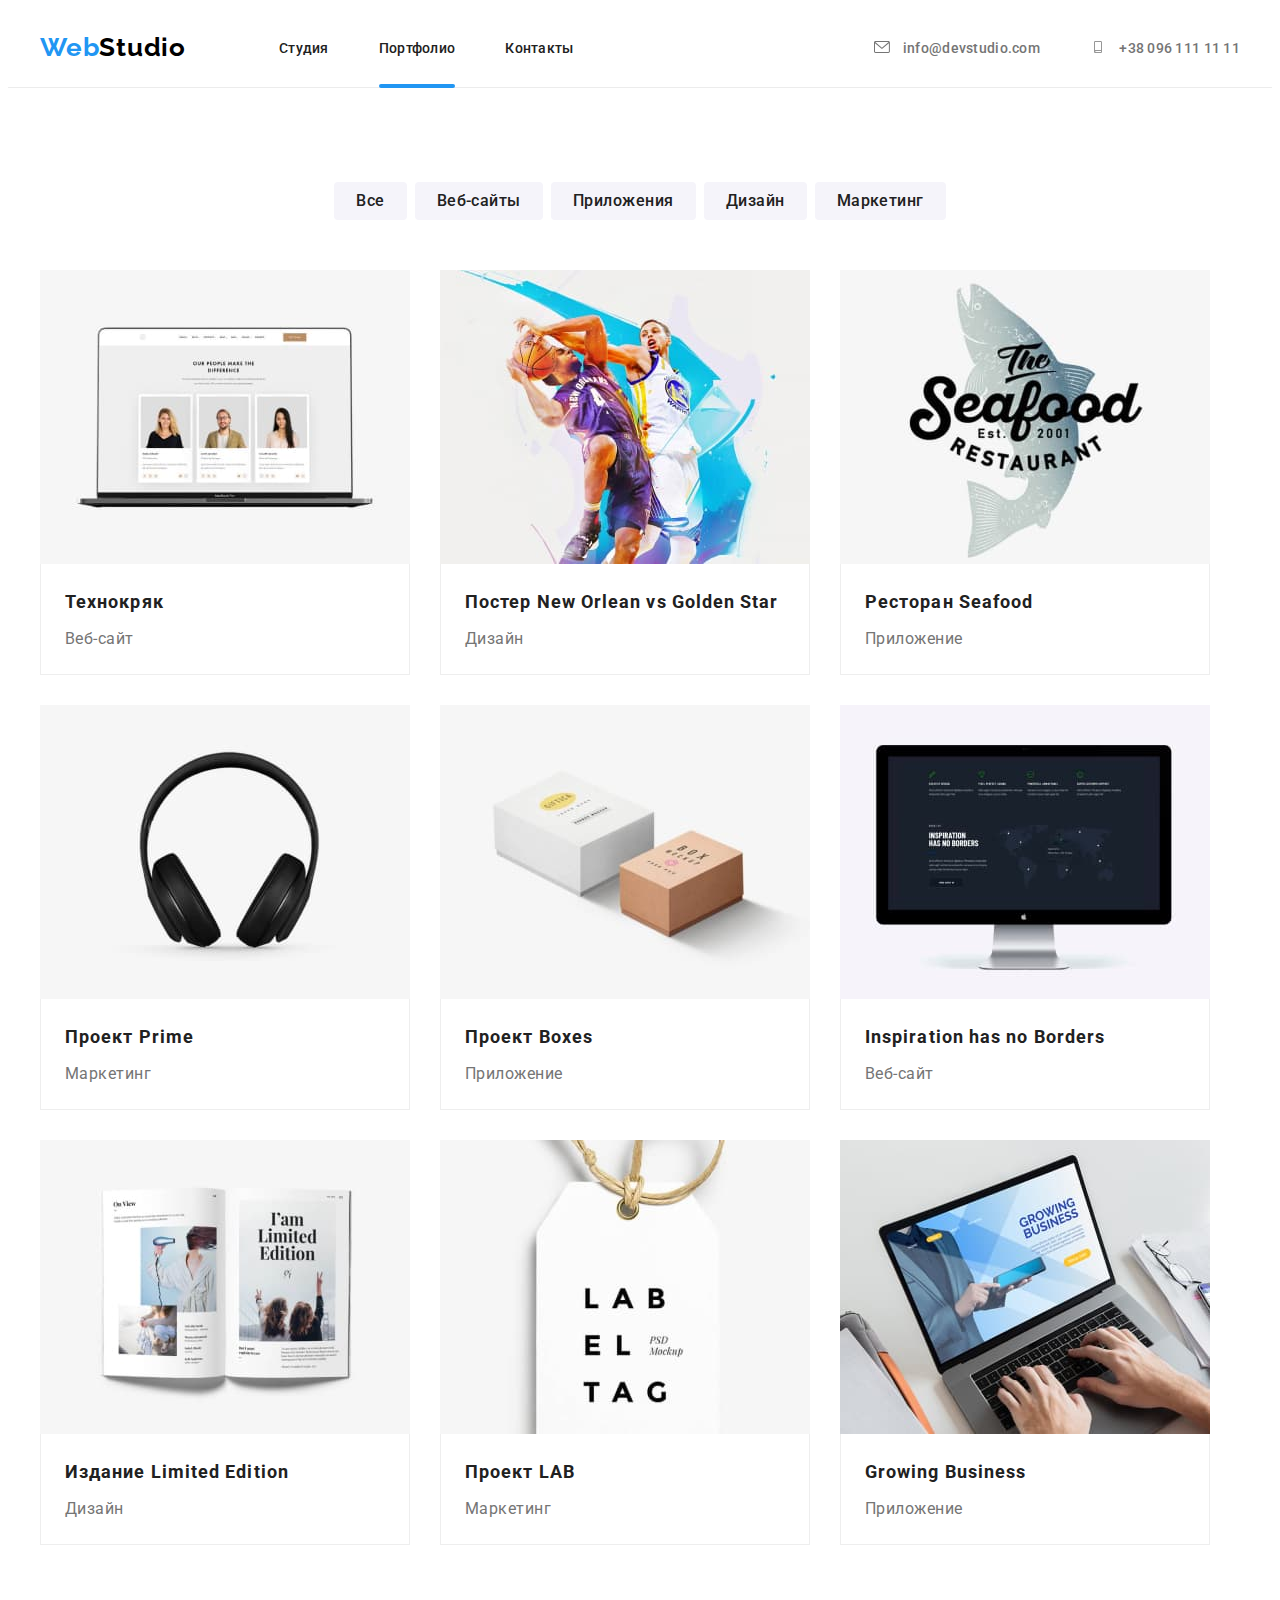
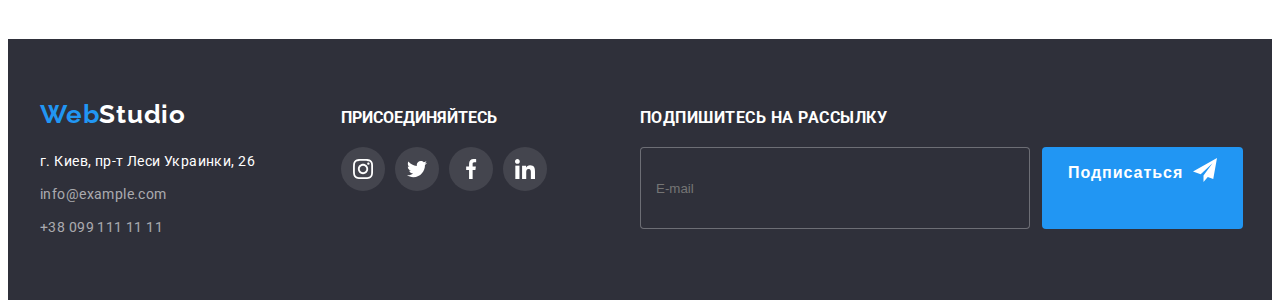
==== portfolio.html @ 5ba1f158 "uploading starter file pack" ====
<!DOCTYPE html>
<html lang="ru">
<head>
    <meta charset="UTF-8">
    <meta http-equiv="X-UA-Compatible" content="IE=edge">
    <meta name="viewport" content="width=device-width, initial-scale=1.0">
    <title>Document</title>
    <link rel="stylesheet" href="https://cdnjs.cloudflare.com/ajax/libs/modern-normalize/1.0.0/modern-normalize.css"
        integrity="sha512-Zx6MlUMKSVJoQ+83OwhdILe8cSEsCzfqThJd7J/VA2UrK6Ctj85p+xzqfyuNXE5B1k25uUdmJ2OzItbBy9GHAQ=="
        crossorigin="anonymous" />
    <link rel="preconnect" href="https://fonts.gstatic.com">
    <link href="https://fonts.googleapis.com/css2?family=Raleway:wght@700&family=Roboto:wght@400;500;700;900&display=swap"
        rel="stylesheet">
    <link rel="stylesheet" href="./css/portfolio.min.css">
</head>
<body>
    <!--header-->
    <header class="header">
        <div class=" header-section container">
            <nav class="navigation">
                <a class="logo link" href="/"><span class="logo-web">Web</span><span
                        class="logo-light">Studio</span></a>
    
                <ul class="menu list">
                    <li><a class="menu__link link" href="./index.html">Студия</a></li>
                    <li><a class="menu__link link active" href="">Портфолио</a></li>
                    <li><a class="menu__link link" href="">Контакты</a></li>
                </ul>
            </nav>
    
            <ul class="contacts-list list">
                <li>
                    <a class="contacts-list__link link" href="mailto:info@devstudio.com">
                        <svg class="contacts-list__icon">
                            <use href=./images/sprite.svg#icon-email></use>
                        </svg>
                        info@devstudio.com
                    </a>
                </li>
                <li>
                    <a class="contacts-list__link link" href="tel:+380961111111">
                        <svg class="contacts-list__icon">
                            <use href=./images/sprite.svg#icon-tel></use>
                        </svg>
                        +38 096 111 11 11
                    </a>
                </li>
            </ul>
        </div>
    
    </header>


    <!--main-->
    <main>
        <section class="padding-section">
            <div class="container">
                <h1 class="visually-hidden">Примеры готовых проектов</h1>
                
                <ul class="filter-list list">
                    <li>
                        <button type="button" class="filter-list__btn">Все</button>
                    </li>
                    <li>
                        <button type="button" class="filter-list__btn">Веб-сайты</button>
                    </li>
                    <li>
                        <button type="button" class="filter-list__btn">Приложения</button>
                    </li>
                    <li>
                        <button type="button" class="filter-list__btn">Дизайн</button>
                    </li>
                    <li>
                        <button type="button" class="filter-list__btn">Маркетинг</button>
                    </li>
                </ul>
                
                <h2 hidden>Лучшие проекты</h2>
                
                <ul class="projects-list list">
                    <li class="product">
                        <a class="product__link link" href="">
                            <div class="product__wrapper">
                                <img src="./images/portfolio/website.jpg" alt="сайт технокряк" width="370" height="294">
                                <p class="product__overlay">
                                    Технокряк это современная площадка распространения коронавируса.
                                    Компании используют эту платформу для цифрового
                                    шпионажа и атак на защищённые сервера конкурентов.
                                </p>
                            </div>

                            <div class="product__description">
                                <h3 class="product__name">Технокряк</h3>
                                <p class="product__text">Веб-сайт</p>
                            </div>
                        </a>
                    </li>
                
                    <li class="product">
                        <a class="product__link link" href="">
                            <div class="product__wrapper">
                                <img src="./images/portfolio/new.jpg" alt="дизайн постера с баскетболистами" width="370" height="294">
                                <p class="product__overlay">
                                    Технокряк это современная площадка распространения коронавируса.
                                    Компании используют эту платформу для цифрового
                                    шпионажа и атак на защищённые сервера конкурентов.
                                </p>
                            </div>
                            
                            <div class="product__description">
                                <h3 class="product__name">Постер New Orlean vs Golden Star</h3>
                                <p class="product__text">Дизайн</p>
                            </div>
                        </a>
                    </li>
                
                    <li class="product">
                        <a class="product__link link" href="">
                            <div class="product__wrapper">
                                <img src="./images/portfolio/seafood.jpg" alt="приложение для ресторана морепродуктов" width="370" height="294">
                                <p class="product__overlay">
                                    Технокряк это современная площадка распространения коронавируса.
                                    Компании используют эту платформу для цифрового
                                    шпионажа и атак на защищённые сервера конкурентов.
                                </p>
                            </div>
                            
                            <div class="product__description">
                                <h3 class="product__name">Ресторан Seafood</h3>
                                <p class="product__text">Приложение</p>
                            </div>
                        </a>
                    </li>
                
                    <li class="product">
                        <a class="product__link link" href="">
                            <div class="product__wrapper">
                                <img src="./images/portfolio/prime.jpg" alt="накладные наушники" width="370" height="294">
                                <p class="product__overlay">
                                    Технокряк это современная площадка распространения коронавируса.
                                    Компании используют эту платформу для цифрового
                                    шпионажа и атак на защищённые сервера конкурентов.
                                </p>
                            </div>
                            
                            <div class="product__description">
                                <h3 class="product__name">Проект Prime</h3>
                                <p class="product__text">Маркетинг</p>
                            </div>
                        </a>
                    </li>
                
                    <li class="product">
                        <a class="product__link link" href="">
                            <div class="product__wrapper">
                                <img src="./images/portfolio/boxes.jpg" alt="логотип две картонные коробки" width="370" height="294">
                                <p class="product__overlay">
                                    Технокряк это современная площадка распространения коронавируса.
                                    Компании используют эту платформу для цифрового
                                    шпионажа и атак на защищённые сервера конкурентов.
                                </p>
                            </div>
                            
                            <div class="product__description">
                                <h3 class="product__name">Проект Boxes</h3>
                                <p class="product__text">Приложение</p>
                            </div>
                        </a>
                    </li>
                
                    <li class="product">
                        <a class="product__link link" href="">
                            <div class="product__wrapper">
                                <img src="./images/portfolio/inspiration.jpg" alt="скриншот страницы сайта" width="370" height="294">
                                <p class="product__overlay">
                                    Технокряк это современная площадка распространения коронавируса.
                                    Компании используют эту платформу для цифрового
                                    шпионажа и атак на защищённые сервера конкурентов.
                                </p>
                            </div>
                            
                            <div class="product__description">
                                <h3 class="product__name">Inspiration has no Borders</h3>
                                <p class="product__text">Веб-сайт</p>
                            </div>
                        </a>
                    </li>
                
                    <li class="product">
                        <a class="product__link link" href="">
                            <div class="product__wrapper">
                                <img src="./images/portfolio/limited.jpg" alt="дизайн оформления книги" width="370" height="294">
                                <p class="product__overlay">
                                    Технокряк это современная площадка распространения коронавируса.
                                    Компании используют эту платформу для цифрового
                                    шпионажа и атак на защищённые сервера конкурентов.
                                </p>
                            </div>
                            
                            <div class="product__description">
                                <h3 class="product__name">Издание Limited Edition</h3>
                                <p class="product__text">Дизайн</p>
                            </div>
                        </a>
                    </li>
                
                    <li class="product">
                        <a class="product__link link" href="">
                            <div class="product__wrapper">
                                <img src="./images/portfolio/lab.jpg" alt="брендированная этикетка" width="370" height="294">
                                <p class="product__overlay">
                                    Технокряк это современная площадка распространения коронавируса.
                                    Компании используют эту платформу для цифрового
                                    шпионажа и атак на защищённые сервера конкурентов.
                                </p>
                            </div>
                            
                            <div class="product__description">
                                <h3 class="product__name">Проект LAB</h3>
                                <p class="product__text">Маркетинг</p>
                            </div>
                        </a>
                    </li>
                
                    <li class="product">
                        <a class="product__link link" href="">
                            <div class="product__wrapper">
                                <img src="./images/portfolio/growing.jpg" alt="работа за компьютером" width="370" height="294">
                                <p class="product__overlay">
                                    Технокряк это современная площадка распространения коронавируса.
                                    Компании используют эту платформу для цифрового
                                    шпионажа и атак на защищённые сервера конкурентов.
                                </p>
                            </div>
                            
                            <div class="product__description">
                                <h3 class="product__name">Growing Business</h3>
                                <p class="product__text">Приложение</p>
                            </div>
                        </a>
                    </li>
                </ul>
            </div>
        </section>
    </main>
    
    <!--footer-->
    <footer class="dark-background-container footer-container">
    
        <div class="footer-flex container">
            <div class="footer-flex__placing">
                <address>
                    <div class="footer__logo">
                        <a class="logo link" href="/"><span class="logo-web">Web</span><span
                                class="logo-studio-dark">Studio</span></a>
                    </div>
    
                    <ul class="address list">
                        <li>
                            <a class="adress__location link" href="https://goo.gl/maps/zq5mr7NmoWSacKAB8">г. Киев, пр-т
                                Леси
                                Украинки, 26</a>
                        </li>
                        <li>
                            <a class="adress__link link" href="mailto:info@example.com">info@example.com</a>
                        </li>
                        <li>
                            <a class="adress__link link" href="tel:+380991111111">+38 099 111 11 11</a>
                        </li>
                    </ul>
                </address>
            </div>
    
            <div class="footer-flex__placing">
                <p class="footer-social-title">Присоединяйтесь</p>
    
                <ul class="social-list list">
                    <li class="social-list__item">
                        <a href="" class="social-list__link link">
                            <svg class="team-social-list__icon">
                                <use href="./images/sprite.svg#icon-instagram"></use>
                            </svg>
                        </a>
                    </li>
                    <li class="social-list__item">
                        <a href="" class="social-list__link link">
                            <svg class="team-social-list__icon">
                                <use href="./images/sprite.svg#icon-twitter"></use>
                            </svg>
                        </a>
                    </li>
                    <li class="social-list__item">
                        <a href="" class="social-list__link link">
                            <svg class="team-social-list__icon">
                                <use href="./images/sprite.svg#icon-facebook"></use>
                            </svg>
                        </a>
                    </li>
                    <li class="social-list__item">
                        <a href="" class="social-list__link link">
                            <svg class="team-social-list__icon">
                                <use href="./images/sprite.svg#icon-linkedin"></use>
                            </svg>
                        </a>
                    </li>
                </ul>
            </div>

            <div class="sign-up">
                <b class="sign-up__text">подпишитесь на рассылку</b>
            
                <form action="#" class="sign-up-form">
                    <input type="email" name="sign-up-form" class="sign-up-form__input" placeholder="E-mail" required autocomplete="off">
                    <button type="submit" class="sign-up-form__btn">Подписаться
                        <svg class="sign-up-form__btn-icon" width="24" height="24">
                            <use href="./images/sprite.svg#icon-send"></use>
                        </svg>
                    </button>
            
                </form>
            </div>

        </div>
    
    </footer>
</body>
</html>
---- css/portfolio.min.css ----
:root {
  --main-font: "Roboto", sans-serif;
  --secondary-font: "Raleway", sans-serif;
  --background-dark: #2f303a;
  --background-grey: #f5f4fa;
  --btn-color-white: #ffffff;
  --accent-color-primary: #2196f3;
  --section-header-color: #212121;
  --section-padding: 94px 0;
  --timing-function: cubic-bezier(0.4, 0, 0.2, 1);
}
.visually-hidden {
  position: absolute !important;
  clip: rect(1px 1px 1px 1px);
  clip: rect(1px, 1px, 1px, 1px);
  padding: 0 !important;
  border: 0 !important;
  height: 1px !important;
  width: 1px !important;
  overflow: hidden;
}
body {
  font-family: var(--main-font);
}
h1,
h2,
h3,
h4,
h5,
h6,
p {
  margin: 0;
}
ul,
ol {
  margin: 0;
  padding: 0;
}
img {
  display: block;
  min-width: 100%;
}
.list {
  list-style: none;
}
.link {
  text-decoration: none;
}
.address {
  font-style: normal;
}
.padding-section {
  padding: var(--section-padding);
}
.container {
  width: 1200px;
  margin: 0 auto;
  padding: 0 15px;
  text-align: center;
}
.active,
menu__link:hover {
  color: var(--accent-color-primary);
}
.header {
  padding-top: 24px;
  padding-bottom: 24px;
  border-bottom: 1px solid #ececec;
}
.header-section {
  display: flex;
  align-items: center;
}
.logo {
  margin-right: 93px;
}
.logo-web {
  font-family: var(--secondary-font);
  font-style: normal;
  font-weight: 700;
  font-size: 26px;
  line-height: 1.2;
  letter-spacing: 0.03em;
  color: #2196f3;
}
.logo-light {
  font-family: var(--secondary-font);
  font-style: normal;
  font-weight: 700;
  font-size: 26px;
  line-height: 1.2;
  letter-spacing: 0.03em;
  color: #000000;
}
.logo-studio-dark {
  font-family: var(--secondary-font);
  font-style: normal;
  font-weight: 700;
  font-size: 26px;
  line-height: 1.2;
  letter-spacing: 0.03em;
  color: #ffffff;
}
.navigation {
  display: flex;
  align-items: center;
}
.menu {
  display: flex;
  align-items: center;
}
.menu > li:not(:last-child) {
  margin-right: 50px;
}
.menu__link {
  position: relative;
  font-family: var(--main-font);
  font-style: normal;
  font-weight: 500;
  font-size: 14px;
  line-height: 1.14;
  letter-spacing: 0.02em;
  color: #212121;
  padding: 32px 0;
  transition: color 250ms var(--timing-function);
}
.menu__link:hover,
.menu__link:focus {
  color: var(--accent-color-primary);
}
.menu__link.active::after {
  content: "";
  position: absolute;
  width: 100%;
  height: 4px;
  background-color: #2196f3;
  left: 0;
  bottom: 0;
  border-radius: 2px;
}
.contacts-list {
  display: flex;
  margin-left: auto;
}
.contacts-list > li:not(:last-child) {
  margin-right: 50px;
}
.contacts-list__link {
  font-family: var(--main-font);
  font-style: normal;
  font-weight: 500;
  font-size: 14px;
  line-height: 1.14;
  letter-spacing: 0.02em;
  color: #757575;
  transition: color 250ms var(--timing-function);
}
.contacts-list__link:hover,
.contacts-list__link:focus {
  color: var(--accent-color-primary);
}
.contacts-list__icon {
  width: 16px;
  height: 12px;
  margin-right: 10px;
  fill: #757575;
}
.contacts-list__link:hover .contacts-list__icon,
.contacts-list__link:focus .contacts-list__icon {
  fill: var(--accent-color-primary);
}
.filter-list {
  display: flex;
  justify-content: center;
  margin-bottom: 50px;
}
.filter-list > li:not(:last-child) {
  margin-right: 8px;
}
.filter-list__btn {
  font-family: inherit;
  font-weight: 500;
  font-size: 16px;
  line-height: 1.62;
  text-align: center;
  letter-spacing: 0.03em;
  color: #212121;
  background: #f5f4fa;
  border-radius: 4px;
  cursor: pointer;
  padding: 6px 22px;
  border: none;
  outline: none;
  transition: color 250ms var(--timing-function),
    background-color 250ms var(--timing-function),
    box-shadow 250ms var(--timing-function);
}
.filter-list__btn:hover,
.filter-list__btn:focus {
  color: #ffffff;
  background-color: #2196f3;
  box-shadow: 0px 3px 1px rgba(0, 0, 0, 0.1), 0px 1px 2px rgba(0, 0, 0, 0.08),
    0px 2px 2px rgba(0, 0, 0, 0.12);
  filter: drop-shadow(0px 4px 4px rgba(0, 0, 0, 0.25));
}
.projects-list {
  display: flex;
  flex-wrap: wrap;
  margin-left: -30px;
  margin-bottom: -30px;
}
.product {
  flex-basis: calc(100% / 3 - 30);
  margin-left: 30px;
  margin-bottom: 30px;
}
.product:hover,
.product:focus {
  box-shadow: 0px 1px 1px rgba(0, 0, 0, 0.12), 0px 4px 4px rgba(0, 0, 0, 0.06),
    1px 4px 6px rgba(0, 0, 0, 0.16);
}
.product__name {
  font-family: var(--main-font);
  font-weight: 700;
  font-size: 18px;
  line-height: 2;
  letter-spacing: 0.06em;
  color: #212121;
  margin-bottom: 4px;
}
.product__text {
  font-family: var(--main-font);
  font-weight: 400;
  font-size: 16px;
  line-height: 1.87;
  letter-spacing: 0.03em;
  color: #757575;
}
.product__description {
  padding: 20px 24px;
  text-align: left;
  border: 1px solid #eeeeee;
  border-top: none;
}
.product__wrapper {
  position: relative;
  overflow: hidden;
}
.product__overlay {
  position: absolute;
  top: 0;
  left: 0;
  background-color: rgba(33, 150, 243, 0.9);
  padding: 63px 24px;
  height: 100%;
  overflow: auto;
  transform: translateY(100%);
  font-family: var(--main-font);
  font-size: 18px;
  line-height: 1.55;
  letter-spacing: 0.03em;
  text-align: left;
  color: #ffffff;
  transition: transform 250ms var(--timing-function);
}
.product__link:hover .product__overlay,
.product__link:focus .product__overlay {
  transform: translateY(0%);
}
.dark-background-container {
  background-color: var(--background-dark);
}
.footer-container {
  padding-top: 60px;
  padding-bottom: 60px;
}
.footer-flex__placing {
  text-align: left;
  display: block;
}
.footer-flex__placing:nth-child(1) {
  min-width: 231px;
  margin-right: 70px;
}
.footer-flex__placing:nth-child(2) {
  min-width: 206px;
  margin-right: 93px;
}
.footer-flex {
  display: flex;
  align-items: baseline;
}
.footer__logo {
  margin-bottom: 20px;
}
.address > li:not(:last-child) {
  margin-bottom: 9px;
}
.adress__location {
  font-family: var(--main-font);
  font-weight: 400;
  font-size: 14px;
  line-height: 1.71;
  letter-spacing: 0.03em;
  color: #ffffff;
  transition: color 250ms var(--timing-function);
}
.adress__location:focus,
.adress__location:hover {
  color: var(--accent-color-primary);
}
.adress__link {
  font-family: var(--main-font);
  font-weight: 400;
  font-size: 14px;
  line-height: 1.71;
  letter-spacing: 0.03em;
  color: rgba(255, 255, 255, 0.6);
  transition: color 250ms var(--timing-function);
}
.adress__link:hover,
.adress__link:focus {
  color: #2196f3;
}
.footer-social-title {
  color: #ffffff;
  font-weight: bold;
  text-transform: uppercase;
  margin-bottom: 20px;
}
.social-list {
  display: flex;
  align-items: center;
}
.social-list__item:not(:last-child) {
  margin-right: 10px;
}
.social-list__link {
  display: flex;
  justify-content: center;
  align-items: center;
  width: 44px;
  height: 44px;
  border-radius: 50%;
  background-color: rgba(255, 255, 255, 0.1);
  transition: background-color 250ms var(--timing-function);
}
.social-list__link:hover,
.social-list__link:focus {
  background-color: var(--accent-color-primary);
}
.team-social-list__icon {
  width: 20px;
  height: 20px;
  align-items: center;
  justify-content: center;
  fill: #ffffff;
  transition: fill 250ms var(--timing-function);
}
.sign-up {
  display: flex;
  flex-direction: column;
}
.sign-up__text {
  font-weight: 700;
  line-height: 1.14;
  color: var(--btn-color-white);
  letter-spacing: 0.03em;
  text-transform: uppercase;
  text-align: left;
  margin-bottom: 20px;
}
.sign-up-form {
  display: flex;
}
.sign-up-form__input {
  margin-right: 12px;
  width: 358px;
  height: 50px;
  padding: 15px;
  background-color: #2f303a;
  outline: none;
  border: 1px solid rgba(255, 255, 255, 0.3);
  color: #ffffff;
  border-radius: 4px;
}
.sign-up-form__btn {
  display: inline-flex;
  border-radius: 4px;
  border: 1px solid transparent;
  padding: 10px 25px;
  min-width: 200px;
  font-weight: 700;
  font-size: 16px;
  line-height: 1.87;
  letter-spacing: 0.06em;
  background: var(--accent-color-primary);
  color: var(--btn-color-white);
  cursor: pointer;
  transition: background-color 250ms var(--timing-function);
}
.sign-up-form__btn:hover,
.sign-up-form__btn:focus {
  background-color: #188ce8;
}
.sign-up-form__btn-icon {
  display: inline-flex;
  align-items: baseline;
  justify-content: center;
  margin-left: 10px;
}
/*# sourceMappingURL=portfolio.min.css.map */
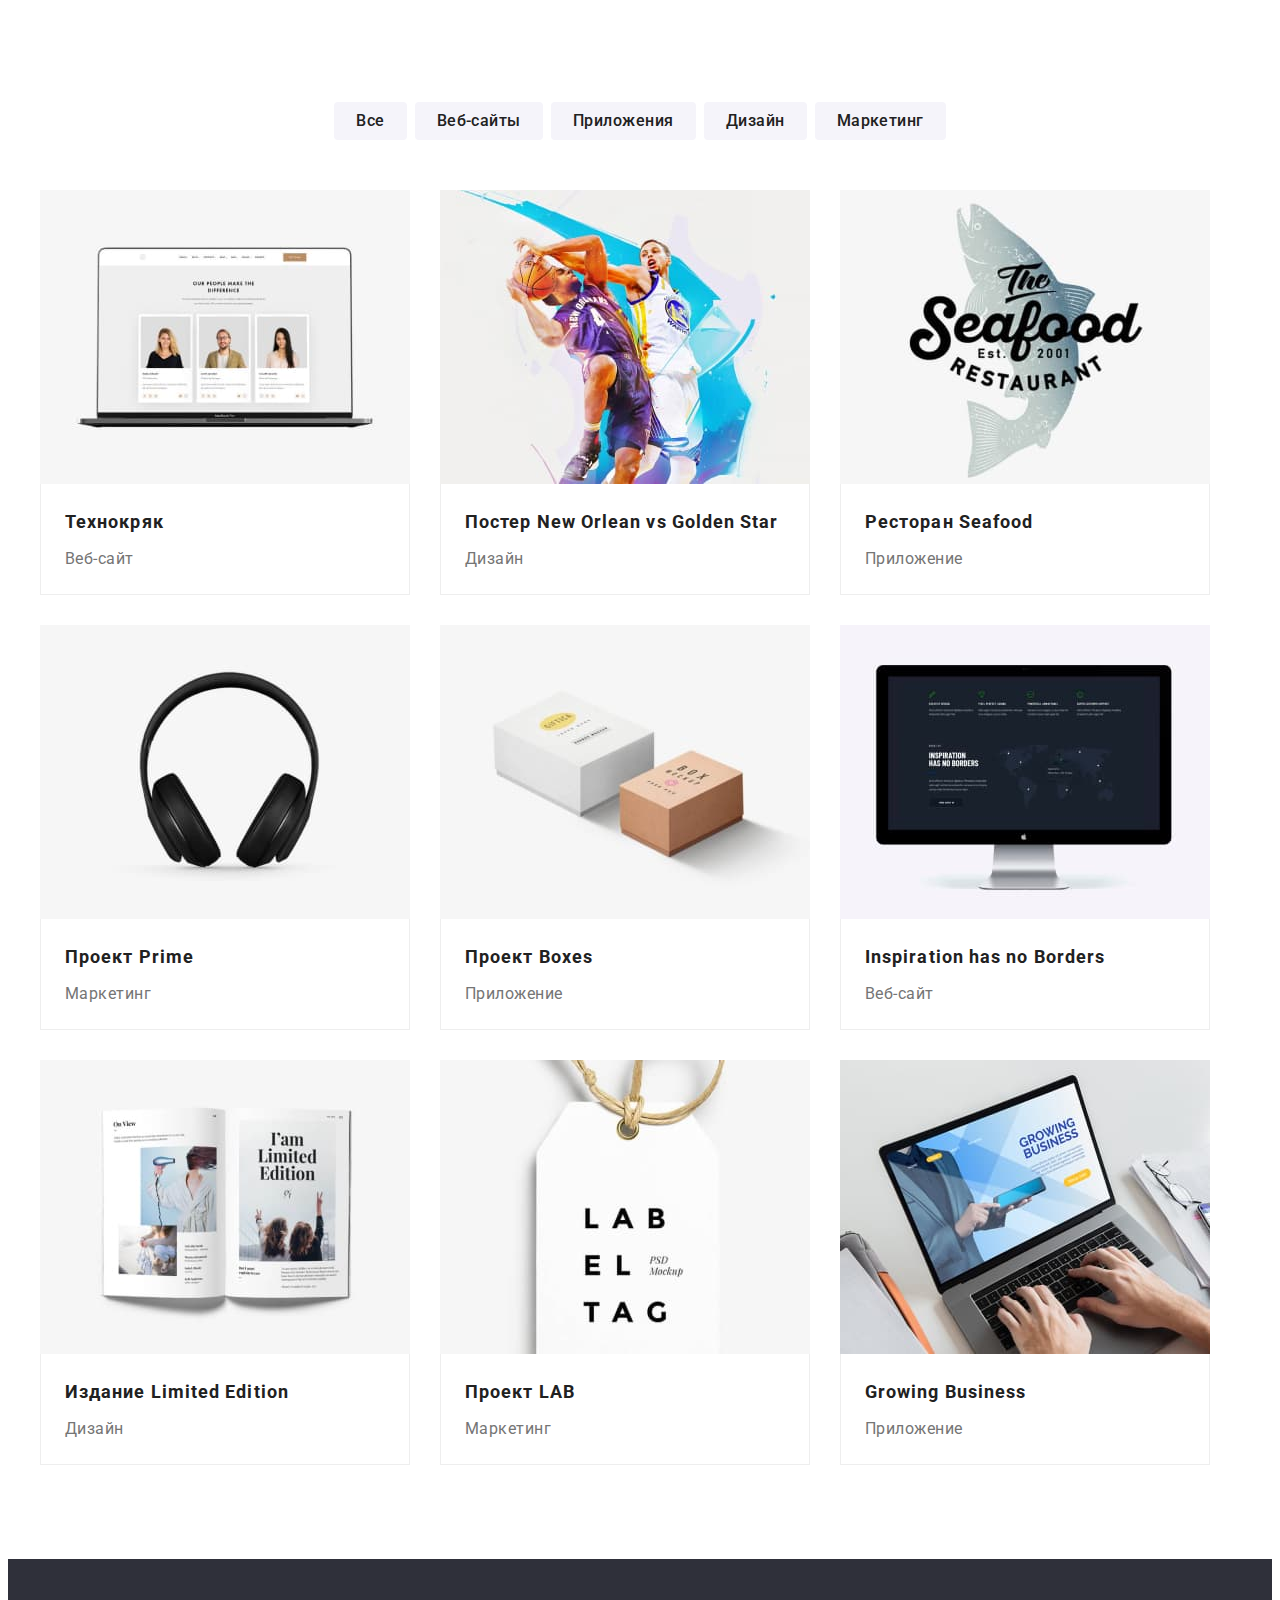
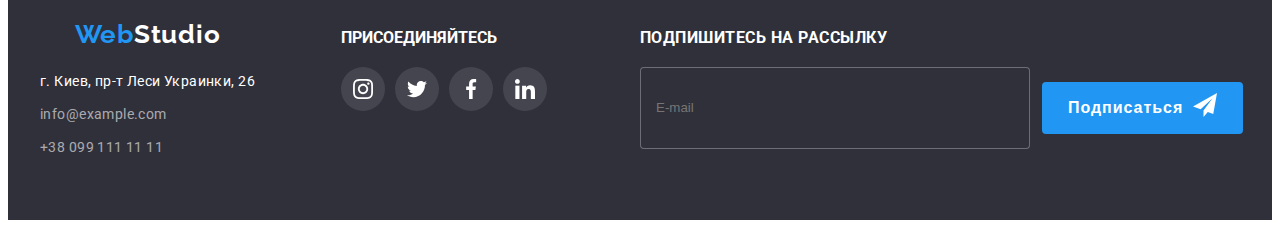
==== commit cf2060e0: "continue fixing" ====
--- a/portfolio.html
+++ b/portfolio.html
@@ -15,7 +15,7 @@
 </head>
 <body>
     <!--header-->
-    <header class="header">
+    <!-- <header class="header">
         <div class=" header-section container">
             <nav class="navigation">
                 <a class="logo link" href="/"><span class="logo-web">Web</span><span
@@ -48,7 +48,7 @@
             </ul>
         </div>
     
-    </header>
+    </header> -->
 
 
     <!--main-->
@@ -58,19 +58,19 @@
                 <h1 class="visually-hidden">Примеры готовых проектов</h1>
                 
                 <ul class="filter-list list">
-                    <li>
+                    <li class="filter-list__item">
                         <button type="button" class="filter-list__btn">Все</button>
                     </li>
-                    <li>
+                    <li class="filter-list__item">
                         <button type="button" class="filter-list__btn">Веб-сайты</button>
                     </li>
-                    <li>
+                    <li class="filter-list__item">
                         <button type="button" class="filter-list__btn">Приложения</button>
                     </li>
-                    <li>
+                    <li class="filter-list__item">
                         <button type="button" class="filter-list__btn">Дизайн</button>
                     </li>
-                    <li>
+                    <li class="filter-list__item">
                         <button type="button" class="filter-list__btn">Маркетинг</button>
                     </li>
                 </ul>
--- a/css/portfolio.min.css
+++ b/css/portfolio.min.css
@@ -1,412 +1,2 @@
-:root {
-  --main-font: "Roboto", sans-serif;
-  --secondary-font: "Raleway", sans-serif;
-  --background-dark: #2f303a;
-  --background-grey: #f5f4fa;
-  --btn-color-white: #ffffff;
-  --accent-color-primary: #2196f3;
-  --section-header-color: #212121;
-  --section-padding: 94px 0;
-  --timing-function: cubic-bezier(0.4, 0, 0.2, 1);
-}
-.visually-hidden {
-  position: absolute !important;
-  clip: rect(1px 1px 1px 1px);
-  clip: rect(1px, 1px, 1px, 1px);
-  padding: 0 !important;
-  border: 0 !important;
-  height: 1px !important;
-  width: 1px !important;
-  overflow: hidden;
-}
-body {
-  font-family: var(--main-font);
-}
-h1,
-h2,
-h3,
-h4,
-h5,
-h6,
-p {
-  margin: 0;
-}
-ul,
-ol {
-  margin: 0;
-  padding: 0;
-}
-img {
-  display: block;
-  min-width: 100%;
-}
-.list {
-  list-style: none;
-}
-.link {
-  text-decoration: none;
-}
-.address {
-  font-style: normal;
-}
-.padding-section {
-  padding: var(--section-padding);
-}
-.container {
-  width: 1200px;
-  margin: 0 auto;
-  padding: 0 15px;
-  text-align: center;
-}
-.active,
-menu__link:hover {
-  color: var(--accent-color-primary);
-}
-.header {
-  padding-top: 24px;
-  padding-bottom: 24px;
-  border-bottom: 1px solid #ececec;
-}
-.header-section {
-  display: flex;
-  align-items: center;
-}
-.logo {
-  margin-right: 93px;
-}
-.logo-web {
-  font-family: var(--secondary-font);
-  font-style: normal;
-  font-weight: 700;
-  font-size: 26px;
-  line-height: 1.2;
-  letter-spacing: 0.03em;
-  color: #2196f3;
-}
-.logo-light {
-  font-family: var(--secondary-font);
-  font-style: normal;
-  font-weight: 700;
-  font-size: 26px;
-  line-height: 1.2;
-  letter-spacing: 0.03em;
-  color: #000000;
-}
-.logo-studio-dark {
-  font-family: var(--secondary-font);
-  font-style: normal;
-  font-weight: 700;
-  font-size: 26px;
-  line-height: 1.2;
-  letter-spacing: 0.03em;
-  color: #ffffff;
-}
-.navigation {
-  display: flex;
-  align-items: center;
-}
-.menu {
-  display: flex;
-  align-items: center;
-}
-.menu > li:not(:last-child) {
-  margin-right: 50px;
-}
-.menu__link {
-  position: relative;
-  font-family: var(--main-font);
-  font-style: normal;
-  font-weight: 500;
-  font-size: 14px;
-  line-height: 1.14;
-  letter-spacing: 0.02em;
-  color: #212121;
-  padding: 32px 0;
-  transition: color 250ms var(--timing-function);
-}
-.menu__link:hover,
-.menu__link:focus {
-  color: var(--accent-color-primary);
-}
-.menu__link.active::after {
-  content: "";
-  position: absolute;
-  width: 100%;
-  height: 4px;
-  background-color: #2196f3;
-  left: 0;
-  bottom: 0;
-  border-radius: 2px;
-}
-.contacts-list {
-  display: flex;
-  margin-left: auto;
-}
-.contacts-list > li:not(:last-child) {
-  margin-right: 50px;
-}
-.contacts-list__link {
-  font-family: var(--main-font);
-  font-style: normal;
-  font-weight: 500;
-  font-size: 14px;
-  line-height: 1.14;
-  letter-spacing: 0.02em;
-  color: #757575;
-  transition: color 250ms var(--timing-function);
-}
-.contacts-list__link:hover,
-.contacts-list__link:focus {
-  color: var(--accent-color-primary);
-}
-.contacts-list__icon {
-  width: 16px;
-  height: 12px;
-  margin-right: 10px;
-  fill: #757575;
-}
-.contacts-list__link:hover .contacts-list__icon,
-.contacts-list__link:focus .contacts-list__icon {
-  fill: var(--accent-color-primary);
-}
-.filter-list {
-  display: flex;
-  justify-content: center;
-  margin-bottom: 50px;
-}
-.filter-list > li:not(:last-child) {
-  margin-right: 8px;
-}
-.filter-list__btn {
-  font-family: inherit;
-  font-weight: 500;
-  font-size: 16px;
-  line-height: 1.62;
-  text-align: center;
-  letter-spacing: 0.03em;
-  color: #212121;
-  background: #f5f4fa;
-  border-radius: 4px;
-  cursor: pointer;
-  padding: 6px 22px;
-  border: none;
-  outline: none;
-  transition: color 250ms var(--timing-function),
-    background-color 250ms var(--timing-function),
-    box-shadow 250ms var(--timing-function);
-}
-.filter-list__btn:hover,
-.filter-list__btn:focus {
-  color: #ffffff;
-  background-color: #2196f3;
-  box-shadow: 0px 3px 1px rgba(0, 0, 0, 0.1), 0px 1px 2px rgba(0, 0, 0, 0.08),
-    0px 2px 2px rgba(0, 0, 0, 0.12);
-  filter: drop-shadow(0px 4px 4px rgba(0, 0, 0, 0.25));
-}
-.projects-list {
-  display: flex;
-  flex-wrap: wrap;
-  margin-left: -30px;
-  margin-bottom: -30px;
-}
-.product {
-  flex-basis: calc(100% / 3 - 30);
-  margin-left: 30px;
-  margin-bottom: 30px;
-}
-.product:hover,
-.product:focus {
-  box-shadow: 0px 1px 1px rgba(0, 0, 0, 0.12), 0px 4px 4px rgba(0, 0, 0, 0.06),
-    1px 4px 6px rgba(0, 0, 0, 0.16);
-}
-.product__name {
-  font-family: var(--main-font);
-  font-weight: 700;
-  font-size: 18px;
-  line-height: 2;
-  letter-spacing: 0.06em;
-  color: #212121;
-  margin-bottom: 4px;
-}
-.product__text {
-  font-family: var(--main-font);
-  font-weight: 400;
-  font-size: 16px;
-  line-height: 1.87;
-  letter-spacing: 0.03em;
-  color: #757575;
-}
-.product__description {
-  padding: 20px 24px;
-  text-align: left;
-  border: 1px solid #eeeeee;
-  border-top: none;
-}
-.product__wrapper {
-  position: relative;
-  overflow: hidden;
-}
-.product__overlay {
-  position: absolute;
-  top: 0;
-  left: 0;
-  background-color: rgba(33, 150, 243, 0.9);
-  padding: 63px 24px;
-  height: 100%;
-  overflow: auto;
-  transform: translateY(100%);
-  font-family: var(--main-font);
-  font-size: 18px;
-  line-height: 1.55;
-  letter-spacing: 0.03em;
-  text-align: left;
-  color: #ffffff;
-  transition: transform 250ms var(--timing-function);
-}
-.product__link:hover .product__overlay,
-.product__link:focus .product__overlay {
-  transform: translateY(0%);
-}
-.dark-background-container {
-  background-color: var(--background-dark);
-}
-.footer-container {
-  padding-top: 60px;
-  padding-bottom: 60px;
-}
-.footer-flex__placing {
-  text-align: left;
-  display: block;
-}
-.footer-flex__placing:nth-child(1) {
-  min-width: 231px;
-  margin-right: 70px;
-}
-.footer-flex__placing:nth-child(2) {
-  min-width: 206px;
-  margin-right: 93px;
-}
-.footer-flex {
-  display: flex;
-  align-items: baseline;
-}
-.footer__logo {
-  margin-bottom: 20px;
-}
-.address > li:not(:last-child) {
-  margin-bottom: 9px;
-}
-.adress__location {
-  font-family: var(--main-font);
-  font-weight: 400;
-  font-size: 14px;
-  line-height: 1.71;
-  letter-spacing: 0.03em;
-  color: #ffffff;
-  transition: color 250ms var(--timing-function);
-}
-.adress__location:focus,
-.adress__location:hover {
-  color: var(--accent-color-primary);
-}
-.adress__link {
-  font-family: var(--main-font);
-  font-weight: 400;
-  font-size: 14px;
-  line-height: 1.71;
-  letter-spacing: 0.03em;
-  color: rgba(255, 255, 255, 0.6);
-  transition: color 250ms var(--timing-function);
-}
-.adress__link:hover,
-.adress__link:focus {
-  color: #2196f3;
-}
-.footer-social-title {
-  color: #ffffff;
-  font-weight: bold;
-  text-transform: uppercase;
-  margin-bottom: 20px;
-}
-.social-list {
-  display: flex;
-  align-items: center;
-}
-.social-list__item:not(:last-child) {
-  margin-right: 10px;
-}
-.social-list__link {
-  display: flex;
-  justify-content: center;
-  align-items: center;
-  width: 44px;
-  height: 44px;
-  border-radius: 50%;
-  background-color: rgba(255, 255, 255, 0.1);
-  transition: background-color 250ms var(--timing-function);
-}
-.social-list__link:hover,
-.social-list__link:focus {
-  background-color: var(--accent-color-primary);
-}
-.team-social-list__icon {
-  width: 20px;
-  height: 20px;
-  align-items: center;
-  justify-content: center;
-  fill: #ffffff;
-  transition: fill 250ms var(--timing-function);
-}
-.sign-up {
-  display: flex;
-  flex-direction: column;
-}
-.sign-up__text {
-  font-weight: 700;
-  line-height: 1.14;
-  color: var(--btn-color-white);
-  letter-spacing: 0.03em;
-  text-transform: uppercase;
-  text-align: left;
-  margin-bottom: 20px;
-}
-.sign-up-form {
-  display: flex;
-}
-.sign-up-form__input {
-  margin-right: 12px;
-  width: 358px;
-  height: 50px;
-  padding: 15px;
-  background-color: #2f303a;
-  outline: none;
-  border: 1px solid rgba(255, 255, 255, 0.3);
-  color: #ffffff;
-  border-radius: 4px;
-}
-.sign-up-form__btn {
-  display: inline-flex;
-  border-radius: 4px;
-  border: 1px solid transparent;
-  padding: 10px 25px;
-  min-width: 200px;
-  font-weight: 700;
-  font-size: 16px;
-  line-height: 1.87;
-  letter-spacing: 0.06em;
-  background: var(--accent-color-primary);
-  color: var(--btn-color-white);
-  cursor: pointer;
-  transition: background-color 250ms var(--timing-function);
-}
-.sign-up-form__btn:hover,
-.sign-up-form__btn:focus {
-  background-color: #188ce8;
-}
-.sign-up-form__btn-icon {
-  display: inline-flex;
-  align-items: baseline;
-  justify-content: center;
-  margin-left: 10px;
-}
-/*# sourceMappingURL=portfolio.min.css.map */
+:root{--main-font: "Roboto", sans-serif;--secondary-font: "Raleway", sans-serif;--background-dark: #2f303a;--background-grey: #f5f4fa;--btn-color-white: #ffffff;--accent-color-primary: #2196f3;--section-header-color: #212121;--section-padding-desktop: 94px 0;--section-padding-mob-tab: 60px 0;--timing-function: cubic-bezier(0.4, 0, 0.2, 1)}.visually-hidden{position:absolute !important;clip:rect(1px 1px 1px 1px);clip:rect(1px, 1px, 1px, 1px);padding:0 !important;border:0 !important;height:1px !important;width:1px !important;overflow:hidden}body{font-family:var(--main-font)}h1,h2,h3,h4,h5,h6,p{margin:0}ul,ol{margin:0;padding:0}img{display:block;width:100%;height:auto}.list{list-style:none}.link{text-decoration:none}.address{font-style:normal}.padding-section{padding:var(--section-padding-mob-tab)}@media screen and (min-width: 1200px){.padding-section{padding:var(--section-padding-desktop)}}.container{width:100%;padding-left:15px;padding-right:15px}@media screen and (min-width: 480px){.container{width:480px;margin:0 auto}}@media screen and (min-width: 768px){.container{width:768px}}@media screen and (min-width: 1200px){.container{width:1200px}}.active,menu__link:hover{color:var(--accent-color-primary)}.header{padding-top:24px;padding-bottom:24px;border-bottom:1px solid #ececec}.header-section{display:flex;align-items:center}header .logo{margin-right:93px}.logo-web{font-family:var(--secondary-font);font-style:normal;font-weight:700;font-size:26px;line-height:1.2;letter-spacing:0.03em;color:#2196f3}.logo-light{font-family:var(--secondary-font);font-style:normal;font-weight:700;font-size:26px;line-height:1.2;letter-spacing:0.03em;color:#000000}.logo-studio-dark{font-family:var(--secondary-font);font-style:normal;font-weight:700;font-size:26px;line-height:1.2;letter-spacing:0.03em;color:#ffffff}.navigation{display:flex;align-items:center}.menu{display:flex;align-items:center}.menu>li:not(:last-child){margin-right:50px}.menu__link{position:relative;font-family:var(--main-font);font-style:normal;font-weight:500;font-size:14px;line-height:1.14;letter-spacing:0.02em;color:#212121;padding:32px 0;transition:color 250ms var(--timing-function)}.menu__link:hover,.menu__link:focus{color:var(--accent-color-primary)}.menu__link.active::after{content:"";position:absolute;width:100%;height:4px;background-color:#2196f3;left:0;bottom:0;border-radius:2px}.contacts-list{display:flex;margin-left:auto}.contacts-list>li:not(:last-child){margin-right:50px}.contacts-list__link{font-family:var(--main-font);font-style:normal;font-weight:500;font-size:14px;line-height:1.14;letter-spacing:0.02em;color:#757575;transition:color 250ms var(--timing-function)}.contacts-list__link:hover,.contacts-list__link:focus{color:var(--accent-color-primary)}.contacts-list__icon{width:16px;height:12px;margin-right:10px;fill:#757575}.contacts-list__link:hover .contacts-list__icon,.contacts-list__link:focus .contacts-list__icon{fill:var(--accent-color-primary)}.filter-list{display:flex;justify-content:center;margin-bottom:25px;flex-wrap:wrap;justify-content:flex-start}@media screen and (min-width: 768px){.filter-list{justify-content:center;margin-bottom:30px}}@media screen and (min-width: 1200px){.filter-list{margin-bottom:50px}}.filter-list__item{margin-bottom:15px}@media screen and (min-width: 768px){.filter-list__item{margin-bottom:unset}}.filter-list__item:not(:last-child){margin-right:8px}.filter-list__btn{font-family:inherit;font-weight:500;font-size:16px;line-height:1.62;text-align:center;letter-spacing:0.03em;color:#212121;background:#f5f4fa;border-radius:4px;cursor:pointer;padding:6px 22px;border:none;outline:none;transition:color 250ms var(--timing-function),background-color 250ms var(--timing-function),box-shadow 250ms var(--timing-function)}.filter-list__btn:hover,.filter-list__btn:focus{color:#ffffff;background-color:#2196f3;box-shadow:0px 3px 1px rgba(0,0,0,0.1),0px 1px 2px rgba(0,0,0,0.08),0px 2px 2px rgba(0,0,0,0.12);filter:drop-shadow(0px 4px 4px rgba(0,0,0,0.25))}@media screen and (min-width: 768px){.projects-list{display:flex;flex-wrap:wrap;margin-left:-30px;margin-top:-30px}}.product{max-width:450px}.product:hover,.product:focus{box-shadow:0px 1px 1px rgba(0,0,0,0.12),0px 4px 4px rgba(0,0,0,0.06),1px 4px 6px rgba(0,0,0,0.16)}@media screen and (max-width: 767px){.product:not(:last-child){margin-bottom:30px}}@media screen and (min-width: 768px) and (max-width: 1199px){.product{display:flex;align-items:stretch;max-width:354px;max-height:440px;margin-top:30px;margin-left:30px}}@media screen and (min-width: 1200px){.product{width:370px;flex-basis:calc(100% / 3 - 30);margin-top:30px;margin-left:30px}}.product__link{display:flex;flex-direction:column;width:100%}.product__name{font-family:var(--main-font);font-weight:700;font-size:18px;line-height:2;letter-spacing:0.06em;color:#212121;margin-bottom:4px}.product__text{font-family:var(--main-font);font-weight:400;font-size:16px;line-height:1.87;letter-spacing:0.03em;color:#757575}.product__description{padding:20px 24px;text-align:left;border:1px solid #eeeeee;border-top:none;flex-grow:1}.product__wrapper{position:relative;overflow:hidden}.product__overlay{position:absolute;top:0;left:0;background-color:rgba(33,150,243,0.9);padding:63px 24px;height:100%;overflow:auto;transform:translateY(100%);font-family:var(--main-font);font-size:18px;line-height:1.55;letter-spacing:0.03em;text-align:left;color:#ffffff;transition:transform 250ms var(--timing-function)}.product__link:hover .product__overlay,.product__link:focus .product__overlay{transform:translateY(0%)}.dark-background-container{background-color:var(--background-dark)}.footer-container{padding-top:60px;padding-bottom:60px}.footer-flex{display:flex;flex-direction:column;align-items:center}@media screen and (min-width: 768px){.footer-flex{flex-direction:row;flex-wrap:wrap;justify-content:space-around;align-items:baseline}}@media screen and (min-width: 1200px){.footer-flex{flex-wrap:nowrap;justify-content:space-between}}.footer-flex__placing{display:flex;flex-direction:column;align-items:center;margin-bottom:60px}@media screen and (min-width: 1200px){.footer-flex__placing{margin-bottom:unset;align-items:flex-start}.footer-flex__placing:nth-child(1){min-width:231px;margin-right:70px}.footer-flex__placing:nth-child(2){min-width:206px;margin-right:93px}}.address{display:flex;flex-direction:column;align-items:center}@media screen and (min-width: 1200px){.address{align-items:flex-start}}.footer__logo{display:flex;flex-direction:column;align-items:center;margin-bottom:20px}.address>li:not(:last-child){margin-bottom:9px}.adress__location{font-family:var(--main-font);font-weight:400;font-size:14px;line-height:1.71;letter-spacing:0.03em;color:#ffffff;transition:color 250ms var(--timing-function)}.adress__location:focus,.adress__location:hover{color:var(--accent-color-primary)}.adress__link{font-family:var(--main-font);font-weight:400;font-size:14px;line-height:1.71;letter-spacing:0.03em;color:rgba(255,255,255,0.6);transition:color 250ms var(--timing-function)}.adress__link:hover,.adress__link:focus{color:#2196f3}.footer-social-title{color:#ffffff;font-weight:bold;text-transform:uppercase;margin-bottom:20px}.social-list{display:flex;align-items:center}.social-list__item:not(:last-child){margin-right:10px}.social-list__link{display:flex;justify-content:center;align-items:center;width:44px;height:44px;border-radius:50%;background-color:rgba(255,255,255,0.1);transition:background-color 250ms var(--timing-function)}.social-list__link:hover,.social-list__link:focus{background-color:var(--accent-color-primary)}.team-social-list__icon{width:20px;height:20px;align-items:center;justify-content:center;fill:#ffffff;transition:fill 250ms var(--timing-function)}.sign-up{display:flex;flex-direction:column;align-items:center;text-align:center;width:100%}@media screen and (min-width: 1200px){.sign-up{width:unset;align-items:flex-start}}.sign-up__text{font-weight:700;line-height:1.14;color:var(--btn-color-white);letter-spacing:0.03em;text-transform:uppercase;text-align:left;margin-bottom:20px}.sign-up-form{display:flex;flex-direction:column;align-items:center;width:100%}@media screen and (min-width: 1200px){.sign-up-form{flex-direction:row}}.sign-up-form__input{width:100%;height:50px;padding:15px;background-color:#2f303a;outline:none;border:1px solid rgba(255,255,255,0.3);color:#ffffff;border-radius:4px;margin-bottom:20px}@media screen and (min-width: 768px){.sign-up-form__input{width:450px}}@media screen and (min-width: 1200px){.sign-up-form__input{width:358px;margin-bottom:unset;margin-right:12px}}.sign-up-form__btn{display:inline-flex;border-radius:4px;border:1px solid transparent;padding:10px 25px;min-width:200px;font-weight:700;font-size:16px;line-height:1.87;letter-spacing:0.06em;background:var(--accent-color-primary);color:var(--btn-color-white);cursor:pointer;transition:background-color 250ms var(--timing-function)}.sign-up-form__btn:hover,.sign-up-form__btn:focus{background-color:#188ce8}.sign-up-form__btn-icon{display:inline-flex;align-items:baseline;justify-content:center;margin-left:10px}
+/*# sourceMappingURL=portfolio.min.css.map */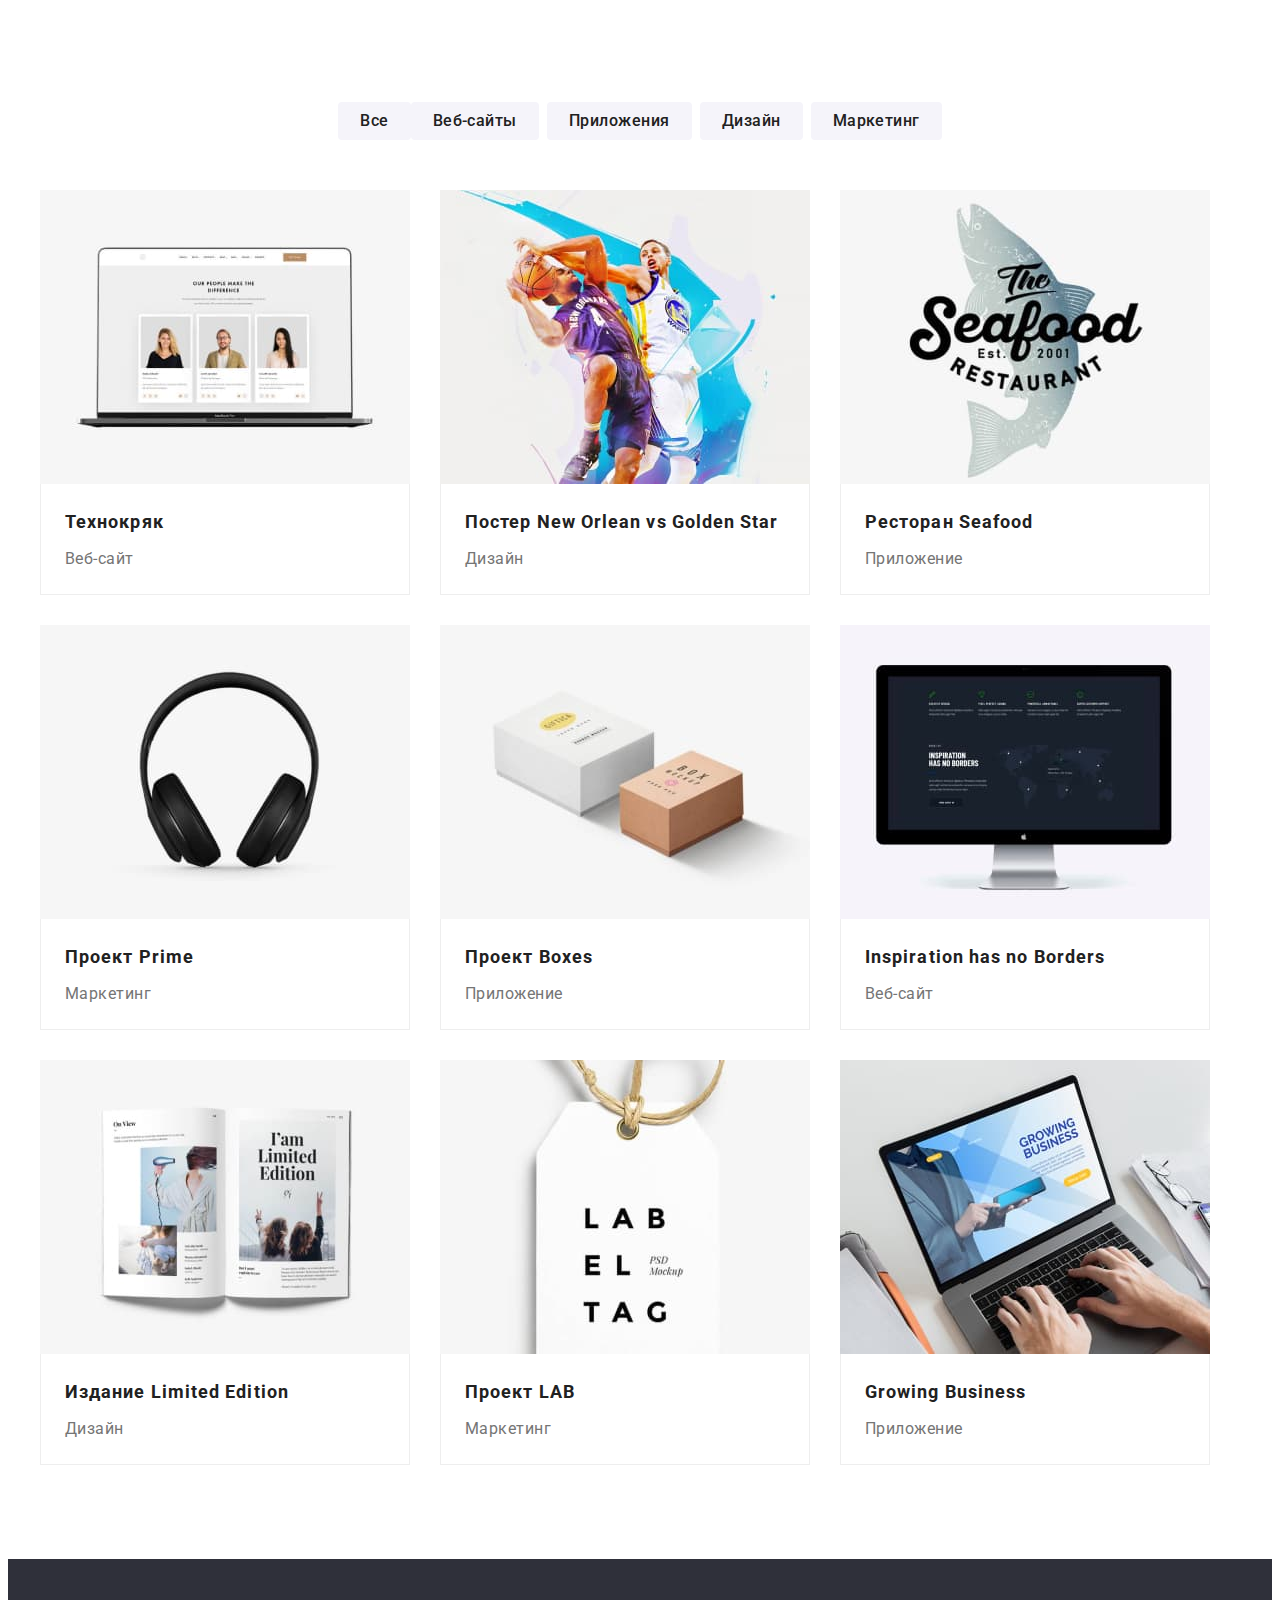
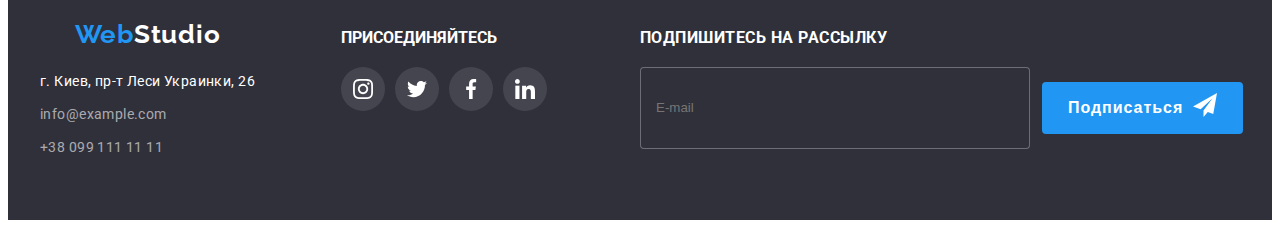
==== commit 2f69d3b0: "new images connected" ====
--- a/portfolio.html
+++ b/portfolio.html
@@ -58,7 +58,7 @@
                 <h1 class="visually-hidden">Примеры готовых проектов</h1>
                 
                 <ul class="filter-list list">
-                    <li class="filter-list__item">
+                    <li class="`">
                         <button type="button" class="filter-list__btn">Все</button>
                     </li>
                     <li class="filter-list__item">
@@ -76,12 +76,23 @@
                 </ul>
                 
                 <h2 hidden>Лучшие проекты</h2>
-                
+            
                 <ul class="projects-list list">
                     <li class="product">
                         <a class="product__link link" href="">
                             <div class="product__wrapper">
-                                <img src="./images/portfolio/website.jpg" alt="сайт технокряк" width="370" height="294">
+                                <picture>
+                                    <source srcset="./images/desktop/projects/tehnokryakwp.webp 1x, ./images/desktop/projects/tehnokryak@2xwp.webp 2x"
+                                        media="(min-width: 1200px)" type="image/wepb">
+                                    <source srcset="./images/desktop/projects/tehnokryak.jpg 1x, ./images/desktop/projects/tehnokryak@2x.jpg 2x,"
+                                        media="(min-width: 1200px)">
+                                    <source srcset="./images/tablet/projects/tehnokryak.jpg 1x, ./images/tablet/projects/tehnokryak@2x.jpg 2x,"
+                                        media="(min-width: 768px)">
+                                    <source srcset="./images/mobile/projects/tehnokryak.jpg 1x, ./images/mobile/projects/tehnokryak@2x.jpg 2x,"
+                                    media="(min-width: 320px)">
+                                    <img src="./images/mobile/projects/tehnokryak.jpg" alt="сайт технокряк">
+                                </picture>
+                                
                                 <p class="product__overlay">
                                     Технокряк это современная площадка распространения коронавируса.
                                     Компании используют эту платформу для цифрового
@@ -99,7 +110,18 @@
                     <li class="product">
                         <a class="product__link link" href="">
                             <div class="product__wrapper">
-                                <img src="./images/portfolio/new.jpg" alt="дизайн постера с баскетболистами" width="370" height="294">
+                                <picture>
+                                    <source srcset="./images/desktop/projects/new-orleanwp.webp 1x, ./images/desktop/projects/new-orlean@2xwp.webp 2x"
+                                        media="(min-width: 1200px)" type="image/wepb">
+                                    <source srcset="./images/desktop/projects/new-orlean.jpg 1x, ./images/desktop/projects/new-orlean@2x.jpg 2x,"
+                                        media="(min-width: 1200px)">
+                                    <source srcset="./images/tablet/projects/new-orlean.jpg 1x, ./images/tablet/projects/new-orlean@2x.jpg 2x,"
+                                        media="(min-width: 768px)">
+                                    <source srcset="./images/mobile/projects/new-orlean.jpg 1x, ./images/mobile/projects/new-orlean@2x.jpg 2x,"
+                                        media="(min-width: 320px)">
+                                    <img src="./images/mobile/projects/new-orlean.jpg" alt="дизайн постера с баскетболистами">
+                                </picture>
+                                
                                 <p class="product__overlay">
                                     Технокряк это современная площадка распространения коронавируса.
                                     Компании используют эту платформу для цифрового
@@ -117,7 +139,18 @@
                     <li class="product">
                         <a class="product__link link" href="">
                             <div class="product__wrapper">
-                                <img src="./images/portfolio/seafood.jpg" alt="приложение для ресторана морепродуктов" width="370" height="294">
+                                <picture>
+                                    <source srcset="./images/desktop/projects/seafoodwp.webp 1x, ./images/desktop/projects/seafood@2xwp.webp 2x"
+                                        media="(min-width: 1200px)" type="image/wepb">
+                                    <source srcset="./images/desktop/projects/seafood.jpg 1x, ./images/desktop/projects/seafood@2x.jpg 2x,"
+                                        media="(min-width: 1200px)">
+                                    <source srcset="./images/tablet/projects/seafood.jpg 1x, ./images/tablet/projects/seafood@2x.jpg 2x,"
+                                        media="(min-width: 768px)">
+                                    <source srcset="./images/mobile/projects/seafood.jpg 1x, ./images/mobile/projects/seafood@2x.jpg 2x,"
+                                        media="(min-width: 320px)">
+                                    <img src="./images/mobile/projects/seafood.jpg" alt="приложение для ресторана морепродуктов">
+                                </picture>
+                                
                                 <p class="product__overlay">
                                     Технокряк это современная площадка распространения коронавируса.
                                     Компании используют эту платформу для цифрового
@@ -135,7 +168,18 @@
                     <li class="product">
                         <a class="product__link link" href="">
                             <div class="product__wrapper">
-                                <img src="./images/portfolio/prime.jpg" alt="накладные наушники" width="370" height="294">
+                                <picture>
+                                    <source srcset="./images/desktop/projects/primewp.webp 1x, ./images/desktop/projects/prime@2xwp.webp 2x"
+                                        media="(min-width: 1200px)" type="image/wepb">
+                                    <source srcset="./images/desktop/projects/prime.jpg 1x, ./images/desktop/projects/prime@2x.jpg 2x,"
+                                        media="(min-width: 1200px)">
+                                    <source srcset="./images/tablet/projects/prime.jpg 1x, ./images/tablet/projects/prime@2x.jpg 2x,"
+                                        media="(min-width: 768px)">
+                                    <source srcset="./images/mobile/projects/prime.jpg 1x, ./images/mobile/projects/prime@2x.jpg 2x,"
+                                        media="(min-width: 320px)">
+                                    <img src="./images/mobile/projects/prime.jpg" alt="накладные наушники">
+                                </picture>
+                                
                                 <p class="product__overlay">
                                     Технокряк это современная площадка распространения коронавируса.
                                     Компании используют эту платформу для цифрового
@@ -153,7 +197,18 @@
                     <li class="product">
                         <a class="product__link link" href="">
                             <div class="product__wrapper">
-                                <img src="./images/portfolio/boxes.jpg" alt="логотип две картонные коробки" width="370" height="294">
+                                <picture>
+                                    <source srcset="./images/desktop/projects/boxeswp.webp 1x, ./images/desktop/projects/boxes@2xwp.webp 2x"
+                                        media="(min-width: 1200px)" type="image/wepb">
+                                    <source srcset="./images/desktop/projects/boxes.jpg 1x, ./images/desktop/projects/boxes@2x.jpg 2x,"
+                                        media="(min-width: 1200px)">
+                                    <source srcset="./images/tablet/projects/boxes.jpg 1x, ./images/tablet/projects/boxes@2x.jpg 2x,"
+                                        media="(min-width: 768px)">
+                                    <source srcset="./images/mobile/projects/boxes.jpg 1x, ./images/mobile/projects/boxes@2x.jpg 2x,"
+                                        media="(min-width: 320px)">
+                                    <img src="./images/mobile/projects/boxes.jpg" alt="логотип две картонные коробки">
+                                </picture>
+                                
                                 <p class="product__overlay">
                                     Технокряк это современная площадка распространения коронавируса.
                                     Компании используют эту платформу для цифрового
@@ -171,7 +226,18 @@
                     <li class="product">
                         <a class="product__link link" href="">
                             <div class="product__wrapper">
-                                <img src="./images/portfolio/inspiration.jpg" alt="скриншот страницы сайта" width="370" height="294">
+                                <picture>
+                                    <source srcset="./images/desktop/projects/inspirationwp.webp 1x, ./images/desktop/projects/inspiration@2xwp.webp 2x"
+                                        media="(min-width: 1200px)" type="image/wepb">
+                                    <source srcset="./images/desktop/projects/inspiration.jpg 1x, ./images/desktop/projects/inspiration@2x.jpg 2x,"
+                                        media="(min-width: 1200px)">
+                                    <source srcset="./images/tablet/projects/inspiration.jpg 1x, ./images/tablet/projects/inspiration@2x.jpg 2x,"
+                                        media="(min-width: 768px)">
+                                    <source srcset="./images/mobile/projects/inspiration.jpg 1x, ./images/mobile/projects/inspiration@2x.jpg 2x,"
+                                        media="(min-width: 320px)">
+                                    <img src="./images//mobile/projects/inspiration.jpg" alt="скриншот страницы сайта">
+                                </picture>
+                                
                                 <p class="product__overlay">
                                     Технокряк это современная площадка распространения коронавируса.
                                     Компании используют эту платформу для цифрового
@@ -189,7 +255,18 @@
                     <li class="product">
                         <a class="product__link link" href="">
                             <div class="product__wrapper">
-                                <img src="./images/portfolio/limited.jpg" alt="дизайн оформления книги" width="370" height="294">
+                                <picture>
+                                    <source srcset="./images/desktop/projects/limitedwp.webp 1x, ./images/desktop/projects/limited@2xwp.webp 2x"
+                                        media="(min-width: 1200px)" type="image/wepb">
+                                    <source srcset="./images/desktop/projects/limited.jpg 1x, ./images/desktop/projects/limited@2x.jpg 2x,"
+                                        media="(min-width: 1200px)">
+                                    <source srcset="./images/tablet/projects/limited.jpg 1x, ./images/tablet/projects/limited@2x.jpg 2x,"
+                                        media="(min-width: 768px)">
+                                    <source srcset="./images/mobile/projects/limited.jpg 1x, ./images/mobile/projects/limited@2x.jpg 2x,"
+                                        media="(min-width: 320px)">
+                                    <img src="./images//mobile/projects/limited.jpg" alt="дизайн оформления книги">
+                                </picture>
+                                
                                 <p class="product__overlay">
                                     Технокряк это современная площадка распространения коронавируса.
                                     Компании используют эту платформу для цифрового
@@ -207,7 +284,18 @@
                     <li class="product">
                         <a class="product__link link" href="">
                             <div class="product__wrapper">
-                                <img src="./images/portfolio/lab.jpg" alt="брендированная этикетка" width="370" height="294">
+                                <picture>
+                                    <source srcset="./images/desktop/projects/labwp.webp 1x, ./images/desktop/projects/lab@2xwp.webp 2x"
+                                        media="(min-width: 1200px)" type="image/wepb">
+                                    <source srcset="./images/desktop/projects/lab.jpg 1x, ./images/desktop/projects/lab@2x.jpg 2x,"
+                                        media="(min-width: 1200px)">
+                                    <source srcset="./images/tablet/projects/lab.jpg 1x, ./images/tablet/projects/lab@2x.jpg 2x,"
+                                        media="(min-width: 768px)">
+                                    <source srcset="./images/mobile/projects/lab.jpg 1x, ./images/mobile/projects/lab@2x.jpg 2x,"
+                                        media="(min-width: 320px)">
+                                    <img src="./images//mobile/projects/lab.jpg" alt="брендированная этикетка">
+                                </picture>
+                                
                                 <p class="product__overlay">
                                     Технокряк это современная площадка распространения коронавируса.
                                     Компании используют эту платформу для цифрового
@@ -225,7 +313,18 @@
                     <li class="product">
                         <a class="product__link link" href="">
                             <div class="product__wrapper">
-                                <img src="./images/portfolio/growing.jpg" alt="работа за компьютером" width="370" height="294">
+                                <picture>
+                                    <source srcset="./images/desktop/projects/growingwp.webp 1x, ./images/desktop/projects/growing@2xwp.webp 2x"
+                                        media="(min-width: 1200px)" type="image/wepb">
+                                    <source srcset="./images/desktop/projects/growing.jpg 1x, ./images/desktop/projects/growing@2x.jpg 2x,"
+                                        media="(min-width: 1200px)">
+                                    <source srcset="./images/tablet/projects/growing.jpg 1x, ./images/tablet/projects/growing@2x.jpg 2x,"
+                                        media="(min-width: 768px)">
+                                    <source srcset="./images/mobile/projects/growing.jpg 1x, ./images/mobile/projects/growing@2x.jpg 2x,"
+                                        media="(min-width: 320px)">
+                                    <img src="./images//mobile/projects/growing.jpg" alt="работа за компьютером">
+                                </picture>
+                                
                                 <p class="product__overlay">
                                     Технокряк это современная площадка распространения коронавируса.
                                     Компании используют эту платформу для цифрового
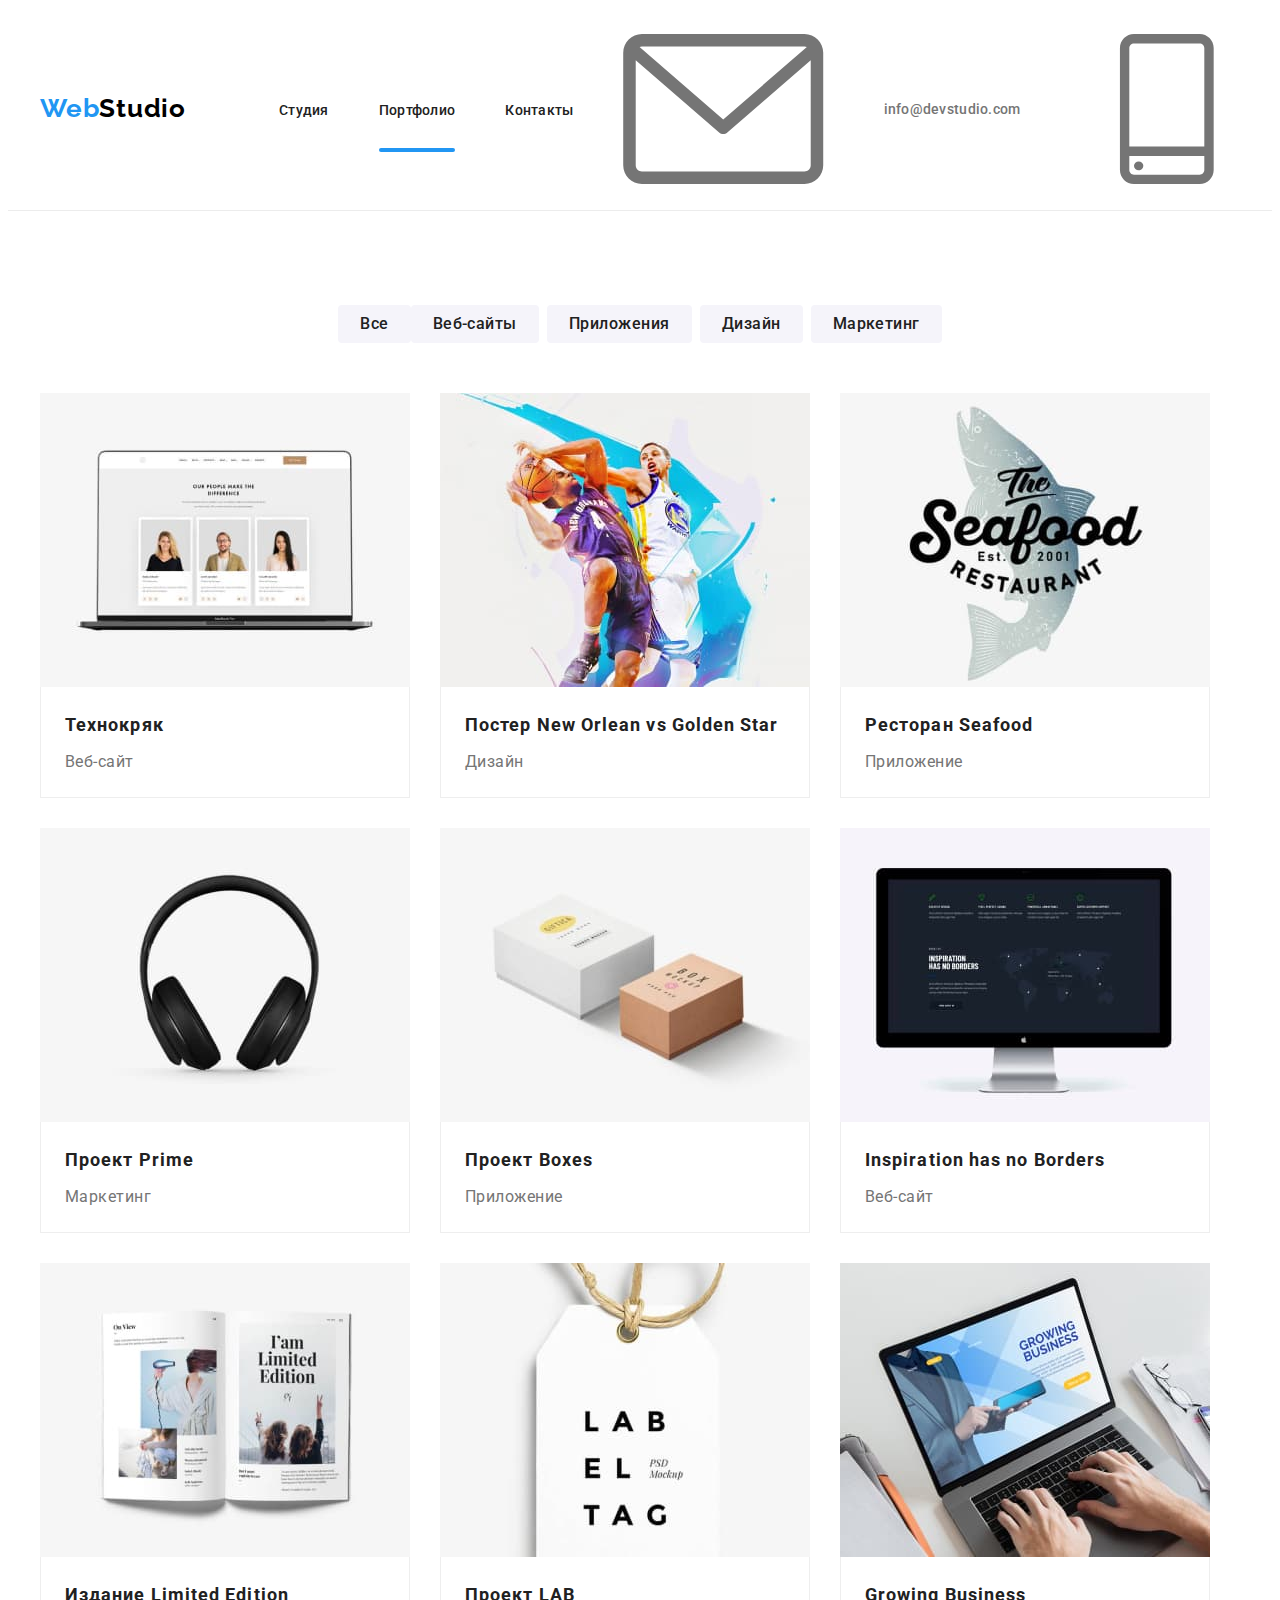
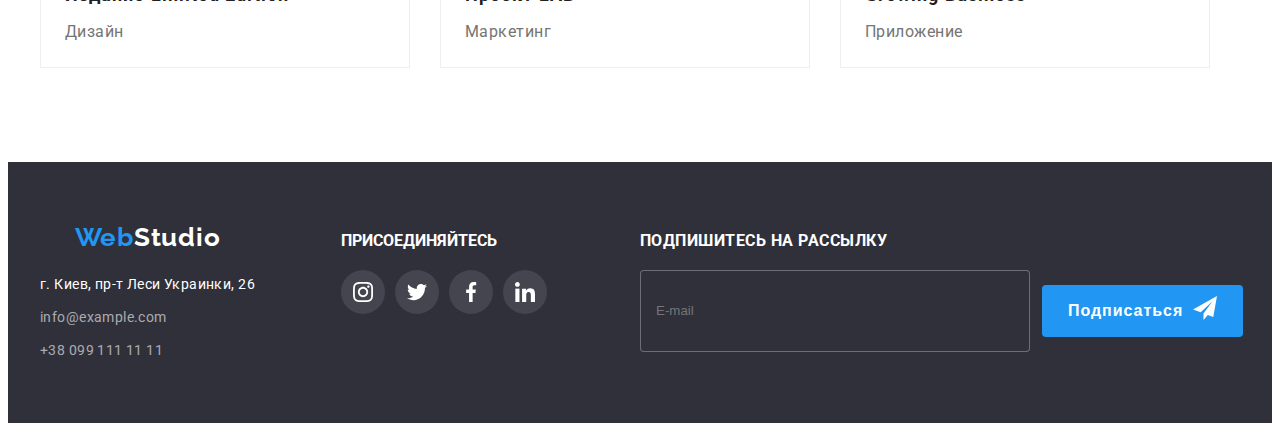
==== commit e1d5ef20: "most features done" ====
--- a/portfolio.html
+++ b/portfolio.html
@@ -15,7 +15,7 @@
 </head>
 <body>
     <!--header-->
-    <!-- <header class="header">
+    <header class="header">
         <div class=" header-section container">
             <nav class="navigation">
                 <a class="logo link" href="/"><span class="logo-web">Web</span><span
@@ -48,7 +48,7 @@
             </ul>
         </div>
     
-    </header> -->
+    </header>
 
 
     <!--main-->
--- a/css/portfolio.min.css
+++ b/css/portfolio.min.css
@@ -1,2 +1,2 @@
-:root{--main-font: "Roboto", sans-serif;--secondary-font: "Raleway", sans-serif;--background-dark: #2f303a;--background-grey: #f5f4fa;--btn-color-white: #ffffff;--accent-color-primary: #2196f3;--section-header-color: #212121;--section-padding-desktop: 94px 0;--section-padding-mob-tab: 60px 0;--timing-function: cubic-bezier(0.4, 0, 0.2, 1)}.visually-hidden{position:absolute !important;clip:rect(1px 1px 1px 1px);clip:rect(1px, 1px, 1px, 1px);padding:0 !important;border:0 !important;height:1px !important;width:1px !important;overflow:hidden}body{font-family:var(--main-font)}h1,h2,h3,h4,h5,h6,p{margin:0}ul,ol{margin:0;padding:0}img{display:block;width:100%;height:auto}.list{list-style:none}.link{text-decoration:none}.address{font-style:normal}.padding-section{padding:var(--section-padding-mob-tab)}@media screen and (min-width: 1200px){.padding-section{padding:var(--section-padding-desktop)}}.container{width:100%;padding-left:15px;padding-right:15px}@media screen and (min-width: 480px){.container{width:480px;margin:0 auto}}@media screen and (min-width: 768px){.container{width:768px}}@media screen and (min-width: 1200px){.container{width:1200px}}.active,menu__link:hover{color:var(--accent-color-primary)}.header{padding-top:24px;padding-bottom:24px;border-bottom:1px solid #ececec}.header-section{display:flex;align-items:center}header .logo{margin-right:93px}.logo-web{font-family:var(--secondary-font);font-style:normal;font-weight:700;font-size:26px;line-height:1.2;letter-spacing:0.03em;color:#2196f3}.logo-light{font-family:var(--secondary-font);font-style:normal;font-weight:700;font-size:26px;line-height:1.2;letter-spacing:0.03em;color:#000000}.logo-studio-dark{font-family:var(--secondary-font);font-style:normal;font-weight:700;font-size:26px;line-height:1.2;letter-spacing:0.03em;color:#ffffff}.navigation{display:flex;align-items:center}.menu{display:flex;align-items:center}.menu>li:not(:last-child){margin-right:50px}.menu__link{position:relative;font-family:var(--main-font);font-style:normal;font-weight:500;font-size:14px;line-height:1.14;letter-spacing:0.02em;color:#212121;padding:32px 0;transition:color 250ms var(--timing-function)}.menu__link:hover,.menu__link:focus{color:var(--accent-color-primary)}.menu__link.active::after{content:"";position:absolute;width:100%;height:4px;background-color:#2196f3;left:0;bottom:0;border-radius:2px}.contacts-list{display:flex;margin-left:auto}.contacts-list>li:not(:last-child){margin-right:50px}.contacts-list__link{font-family:var(--main-font);font-style:normal;font-weight:500;font-size:14px;line-height:1.14;letter-spacing:0.02em;color:#757575;transition:color 250ms var(--timing-function)}.contacts-list__link:hover,.contacts-list__link:focus{color:var(--accent-color-primary)}.contacts-list__icon{width:16px;height:12px;margin-right:10px;fill:#757575}.contacts-list__link:hover .contacts-list__icon,.contacts-list__link:focus .contacts-list__icon{fill:var(--accent-color-primary)}.filter-list{display:flex;justify-content:center;margin-bottom:25px;flex-wrap:wrap;justify-content:flex-start}@media screen and (min-width: 768px){.filter-list{justify-content:center;margin-bottom:30px}}@media screen and (min-width: 1200px){.filter-list{margin-bottom:50px}}.filter-list__item{margin-bottom:15px}@media screen and (min-width: 768px){.filter-list__item{margin-bottom:unset}}.filter-list__item:not(:last-child){margin-right:8px}.filter-list__btn{font-family:inherit;font-weight:500;font-size:16px;line-height:1.62;text-align:center;letter-spacing:0.03em;color:#212121;background:#f5f4fa;border-radius:4px;cursor:pointer;padding:6px 22px;border:none;outline:none;transition:color 250ms var(--timing-function),background-color 250ms var(--timing-function),box-shadow 250ms var(--timing-function)}.filter-list__btn:hover,.filter-list__btn:focus{color:#ffffff;background-color:#2196f3;box-shadow:0px 3px 1px rgba(0,0,0,0.1),0px 1px 2px rgba(0,0,0,0.08),0px 2px 2px rgba(0,0,0,0.12);filter:drop-shadow(0px 4px 4px rgba(0,0,0,0.25))}@media screen and (min-width: 768px){.projects-list{display:flex;flex-wrap:wrap;margin-left:-30px;margin-top:-30px}}.product{max-width:450px}.product:hover,.product:focus{box-shadow:0px 1px 1px rgba(0,0,0,0.12),0px 4px 4px rgba(0,0,0,0.06),1px 4px 6px rgba(0,0,0,0.16)}@media screen and (max-width: 767px){.product:not(:last-child){margin-bottom:30px}}@media screen and (min-width: 768px) and (max-width: 1199px){.product{display:flex;align-items:stretch;max-width:354px;max-height:440px;margin-top:30px;margin-left:30px}}@media screen and (min-width: 1200px){.product{width:370px;flex-basis:calc(100% / 3 - 30);margin-top:30px;margin-left:30px}}.product__link{display:flex;flex-direction:column;width:100%}.product__name{font-family:var(--main-font);font-weight:700;font-size:18px;line-height:2;letter-spacing:0.06em;color:#212121;margin-bottom:4px}.product__text{font-family:var(--main-font);font-weight:400;font-size:16px;line-height:1.87;letter-spacing:0.03em;color:#757575}.product__description{padding:20px 24px;text-align:left;border:1px solid #eeeeee;border-top:none;flex-grow:1}.product__wrapper{position:relative;overflow:hidden}.product__overlay{position:absolute;top:0;left:0;background-color:rgba(33,150,243,0.9);padding:63px 24px;height:100%;overflow:auto;transform:translateY(100%);font-family:var(--main-font);font-size:18px;line-height:1.55;letter-spacing:0.03em;text-align:left;color:#ffffff;transition:transform 250ms var(--timing-function)}.product__link:hover .product__overlay,.product__link:focus .product__overlay{transform:translateY(0%)}.dark-background-container{background-color:var(--background-dark)}.footer-container{padding-top:60px;padding-bottom:60px}.footer-flex{display:flex;flex-direction:column;align-items:center}@media screen and (min-width: 768px){.footer-flex{flex-direction:row;flex-wrap:wrap;justify-content:space-around;align-items:baseline}}@media screen and (min-width: 1200px){.footer-flex{flex-wrap:nowrap;justify-content:space-between}}.footer-flex__placing{display:flex;flex-direction:column;align-items:center;margin-bottom:60px}@media screen and (min-width: 1200px){.footer-flex__placing{margin-bottom:unset;align-items:flex-start}.footer-flex__placing:nth-child(1){min-width:231px;margin-right:70px}.footer-flex__placing:nth-child(2){min-width:206px;margin-right:93px}}.address{display:flex;flex-direction:column;align-items:center}@media screen and (min-width: 1200px){.address{align-items:flex-start}}.footer__logo{display:flex;flex-direction:column;align-items:center;margin-bottom:20px}.address>li:not(:last-child){margin-bottom:9px}.adress__location{font-family:var(--main-font);font-weight:400;font-size:14px;line-height:1.71;letter-spacing:0.03em;color:#ffffff;transition:color 250ms var(--timing-function)}.adress__location:focus,.adress__location:hover{color:var(--accent-color-primary)}.adress__link{font-family:var(--main-font);font-weight:400;font-size:14px;line-height:1.71;letter-spacing:0.03em;color:rgba(255,255,255,0.6);transition:color 250ms var(--timing-function)}.adress__link:hover,.adress__link:focus{color:#2196f3}.footer-social-title{color:#ffffff;font-weight:bold;text-transform:uppercase;margin-bottom:20px}.social-list{display:flex;align-items:center}.social-list__item:not(:last-child){margin-right:10px}.social-list__link{display:flex;justify-content:center;align-items:center;width:44px;height:44px;border-radius:50%;background-color:rgba(255,255,255,0.1);transition:background-color 250ms var(--timing-function)}.social-list__link:hover,.social-list__link:focus{background-color:var(--accent-color-primary)}.team-social-list__icon{width:20px;height:20px;align-items:center;justify-content:center;fill:#ffffff;transition:fill 250ms var(--timing-function)}.sign-up{display:flex;flex-direction:column;align-items:center;text-align:center;width:100%}@media screen and (min-width: 1200px){.sign-up{width:unset;align-items:flex-start}}.sign-up__text{font-weight:700;line-height:1.14;color:var(--btn-color-white);letter-spacing:0.03em;text-transform:uppercase;text-align:left;margin-bottom:20px}.sign-up-form{display:flex;flex-direction:column;align-items:center;width:100%}@media screen and (min-width: 1200px){.sign-up-form{flex-direction:row}}.sign-up-form__input{width:100%;height:50px;padding:15px;background-color:#2f303a;outline:none;border:1px solid rgba(255,255,255,0.3);color:#ffffff;border-radius:4px;margin-bottom:20px}@media screen and (min-width: 768px){.sign-up-form__input{width:450px}}@media screen and (min-width: 1200px){.sign-up-form__input{width:358px;margin-bottom:unset;margin-right:12px}}.sign-up-form__btn{display:inline-flex;border-radius:4px;border:1px solid transparent;padding:10px 25px;min-width:200px;font-weight:700;font-size:16px;line-height:1.87;letter-spacing:0.06em;background:var(--accent-color-primary);color:var(--btn-color-white);cursor:pointer;transition:background-color 250ms var(--timing-function)}.sign-up-form__btn:hover,.sign-up-form__btn:focus{background-color:#188ce8}.sign-up-form__btn-icon{display:inline-flex;align-items:baseline;justify-content:center;margin-left:10px}
+:root{--main-font: "Roboto", sans-serif;--secondary-font: "Raleway", sans-serif;--background-dark: #2f303a;--background-grey: #f5f4fa;--btn-color-white: #ffffff;--accent-color-primary: #2196f3;--section-header-color: #212121;--section-padding-desktop: 94px 0;--section-padding-mob-tab: 60px 0;--timing-function: cubic-bezier(0.4, 0, 0.2, 1)}.visually-hidden{position:absolute !important;clip:rect(1px 1px 1px 1px);clip:rect(1px, 1px, 1px, 1px);padding:0 !important;border:0 !important;height:1px !important;width:1px !important;overflow:hidden}body{font-family:var(--main-font)}h1,h2,h3,h4,h5,h6,p{margin:0}ul,ol{margin:0;padding:0}img{display:block;width:100%;height:auto}.list{list-style:none}.link{text-decoration:none}.address{font-style:normal}.padding-section{padding:var(--section-padding-mob-tab)}@media screen and (min-width: 1200px){.padding-section{padding:var(--section-padding-desktop)}}.container{width:100%;padding-left:15px;padding-right:15px}header .container{display:flex;align-items:center;justify-content:space-between}@media screen and (min-width: 480px){.container{width:480px;margin:0 auto}}@media screen and (min-width: 768px){.container{width:768px}}@media screen and (min-width: 1200px){.container{width:1200px}}.active,menu__link:hover{color:var(--accent-color-primary)}.header{padding-top:15px;padding-bottom:15px}.burger-btn{background-color:transparent;border:none;padding:0}.burger-btn__icon{width:40px;height:40px}.mobile-menu{position:fixed;top:0;right:0;width:100vw;max-width:480px;height:100vh;background-color:#ffffff;padding:48px 40px;transform-origin:top right;transform:translateX(100%);transition:transform 500ms var(--timing-function)}.mobile-menu.is-open{display:flex;flex-direction:column;transform:translateX(0)}.mobile-menu__close-btn{background-color:transparent;border:none;padding:0;position:absolute;top:10px;right:15px;transition:fill 250ms var(--timing-function)}.mobile-menu__close-btn:hover,.mobile-menu__close-btn:focus{fill:var(--accent-color-primary)}.close-btn__icon{width:40px;height:40px}.mobile-menu__item:not(:last-child){margin-bottom:32px}.mobile-menu__link{font-size:40px;font-weight:500;line-height:1.17;color:var(--section-header-color);letter-spacing:2%}.mobile-menu__contacts_list{margin-top:auto;margin-bottom:64px}.mobile-menu__contacts-item:nth-child(1){margin-bottom:32px}.mobile-menu__contacts-link--bigger{font-family:var(--main-font);font-weight:500;font-size:34px;line-height:1.17;letter-spacing:2%;color:var(--accent-color-primary)}.mobile-menu__contacts-link{font-family:var(--main-font);font-weight:500;font-size:24px;line-height:1.17;letter-spacing:2%;color:#757575}.mobile-menu__social-list{display:flex;flex-wrap:wrap}@media screen and (max-width: 479px){.mobile-menu__social-list{align-content:space-between}}.mobile-menu__social-link{font-weight:500;font-size:18px;line-height:1.22;letter-spacing:2%;color:var(--accent-color-primary)}.mobile-menu__social-item:not(:first-child){padding-left:10px}.mobile-menu__social-item:not(:last-child){padding-right:10px;border-right:1px solid rgba(33,33,33,0.2)}@media screen and (min-width: 768px){.burger-btn{display:none}.mobile-menu{display:none}.header{padding-top:26px;padding-bottom:26px;border-bottom:1px solid #ececec}}@media screen and (min-width: 768px){header .logo{margin-right:88px}}@media screen and (min-width: 1200px){header .logo{margin-right:93px}}.logo-web{font-family:var(--secondary-font);font-style:normal;font-weight:700;font-size:24px;line-height:1.16;letter-spacing:0.03em;color:#2196f3}@media screen and (min-width: 1200px){.logo-web{font-size:26px;line-height:1.2}}.logo-light{font-family:var(--secondary-font);font-style:normal;font-weight:700;font-size:24px;line-height:1.16;letter-spacing:0.03em;color:#000000}@media screen and (min-width: 1200px){.logo-light{font-size:26px;line-height:1.2}}.logo-studio-dark{font-family:var(--secondary-font);font-style:normal;font-weight:700;font-size:24px;line-height:1.16;letter-spacing:0.03em;color:#ffffff}@media screen and (min-width: 1200px){.logo-studio-dark{font-size:26px;line-height:1.2}}.menu{display:none}@media screen and (min-width: 768px){.navigation{display:flex;align-items:center}.menu{display:flex;align-items:center}.menu>li:not(:last-child){margin-right:50px}.menu__link{position:relative;font-family:var(--main-font);font-style:normal;font-weight:500;font-size:14px;line-height:1.14;letter-spacing:0.02em;color:#212121;padding:38px 0;transition:color 250ms var(--timing-function)}.menu__link:hover,.menu__link:focus{color:var(--accent-color-primary)}.menu__link.active::after{content:"";position:absolute;width:100%;height:4px;background-color:#2196f3;left:0;bottom:0;border-radius:2px}}@media screen and (min-width: 1200px){.menu__link{padding:34px 0}}.contacts-list{display:none}@media screen and (min-width: 768px){.contacts-list{display:block}.contacts-list .contacts-list{display:flex;align-items:start;margin-left:auto}.contacts-list .contacts-list__items:nth-child(1){margin-bottom:10px}.contacts-list .contacts-list__link{display:flex;align-items:center;font-family:var(--main-font);font-style:normal;font-weight:500;font-size:12px;line-height:1.17;letter-spacing:0.02em;color:#757575;transition:color 250ms var(--timing-function)}.contacts-list .contacts-list__link:hover,.contacts-list .contacts-list__link:focus{color:var(--accent-color-primary)}.contacts-list .contacts-list__icon{margin-right:10px;fill:#757575}.contacts-list__link:hover .contacts-list .contacts-list__icon,.contacts-list__link:focus .contacts-list .contacts-list__icon{fill:var(--accent-color-primary)}}@media screen and (min-width: 1200px){.contacts-list{display:flex}.contacts-list__link:nth-child(1){margin-right:30px}.contacts-list .contacts-list__link{font-size:14px}}.filter-list{display:flex;justify-content:center;margin-bottom:25px;flex-wrap:wrap;justify-content:flex-start}@media screen and (min-width: 768px){.filter-list{justify-content:center;margin-bottom:30px}}@media screen and (min-width: 1200px){.filter-list{margin-bottom:50px}}.filter-list__item{margin-bottom:15px}@media screen and (min-width: 768px){.filter-list__item{margin-bottom:unset}}.filter-list__item:not(:last-child){margin-right:8px}.filter-list__btn{font-family:inherit;font-weight:500;font-size:16px;line-height:1.62;text-align:center;letter-spacing:0.03em;color:#212121;background:#f5f4fa;border-radius:4px;cursor:pointer;padding:6px 22px;border:none;outline:none;transition:color 250ms var(--timing-function),background-color 250ms var(--timing-function),box-shadow 250ms var(--timing-function)}.filter-list__btn:hover,.filter-list__btn:focus{color:#ffffff;background-color:#2196f3;box-shadow:0px 3px 1px rgba(0,0,0,0.1),0px 1px 2px rgba(0,0,0,0.08),0px 2px 2px rgba(0,0,0,0.12);filter:drop-shadow(0px 4px 4px rgba(0,0,0,0.25))}@media screen and (min-width: 768px){.projects-list{display:flex;flex-wrap:wrap;margin-left:-30px;margin-top:-30px}}.product{max-width:450px}.product:hover,.product:focus{box-shadow:0px 1px 1px rgba(0,0,0,0.12),0px 4px 4px rgba(0,0,0,0.06),1px 4px 6px rgba(0,0,0,0.16)}@media screen and (max-width: 767px){.product:not(:last-child){margin-bottom:30px}}@media screen and (min-width: 768px) and (max-width: 1199px){.product{display:flex;align-items:stretch;max-width:354px;max-height:440px;margin-top:30px;margin-left:30px}}@media screen and (min-width: 1200px){.product{width:370px;flex-basis:calc(100% / 3 - 30);margin-top:30px;margin-left:30px}}.product__link{display:flex;flex-direction:column;width:100%}.product__name{font-family:var(--main-font);font-weight:700;font-size:18px;line-height:2;letter-spacing:0.06em;color:#212121;margin-bottom:4px}.product__text{font-family:var(--main-font);font-weight:400;font-size:16px;line-height:1.87;letter-spacing:0.03em;color:#757575}.product__description{padding:20px 24px;text-align:left;border:1px solid #eeeeee;border-top:none;flex-grow:1}.product__wrapper{position:relative;overflow:hidden}.product__overlay{position:absolute;top:0;left:0;background-color:rgba(33,150,243,0.9);padding:63px 24px;height:100%;overflow:auto;transform:translateY(100%);font-family:var(--main-font);font-size:18px;line-height:1.55;letter-spacing:0.03em;text-align:left;color:#ffffff;transition:transform 250ms var(--timing-function)}.product__link:hover .product__overlay,.product__link:focus .product__overlay{transform:translateY(0%)}.dark-background-container{background-color:var(--background-dark)}.footer-container{padding-top:60px;padding-bottom:60px}.footer-flex{display:flex;flex-direction:column;align-items:center}@media screen and (min-width: 768px){.footer-flex{flex-direction:row;flex-wrap:wrap;justify-content:space-around;align-items:baseline}}@media screen and (min-width: 1200px){.footer-flex{flex-wrap:nowrap;justify-content:space-between}}.footer-flex__placing{display:flex;flex-direction:column;align-items:center;margin-bottom:60px}@media screen and (min-width: 1200px){.footer-flex__placing{margin-bottom:unset;align-items:flex-start}.footer-flex__placing:nth-child(1){min-width:231px;margin-right:70px}.footer-flex__placing:nth-child(2){min-width:206px;margin-right:93px}}.address{display:flex;flex-direction:column;align-items:center}@media screen and (min-width: 1200px){.address{align-items:flex-start}}.footer__logo{display:flex;flex-direction:column;align-items:center;margin-bottom:20px}.address>li:not(:last-child){margin-bottom:9px}.adress__location{font-family:var(--main-font);font-weight:400;font-size:14px;line-height:1.71;letter-spacing:0.03em;color:#ffffff;transition:color 250ms var(--timing-function)}.adress__location:focus,.adress__location:hover{color:var(--accent-color-primary)}.adress__link{font-family:var(--main-font);font-weight:400;font-size:14px;line-height:1.71;letter-spacing:0.03em;color:rgba(255,255,255,0.6);transition:color 250ms var(--timing-function)}.adress__link:hover,.adress__link:focus{color:#2196f3}.footer-social-title{color:#ffffff;font-weight:bold;text-transform:uppercase;margin-bottom:20px}.social-list{display:flex;align-items:center}.social-list__item:not(:last-child){margin-right:10px}.social-list__link{display:flex;justify-content:center;align-items:center;width:44px;height:44px;border-radius:50%;background-color:rgba(255,255,255,0.1);transition:background-color 250ms var(--timing-function)}.social-list__link:hover,.social-list__link:focus{background-color:var(--accent-color-primary)}.team-social-list__icon{width:20px;height:20px;align-items:center;justify-content:center;fill:#ffffff;transition:fill 250ms var(--timing-function)}.sign-up{display:flex;flex-direction:column;align-items:center;text-align:center;width:100%}@media screen and (min-width: 1200px){.sign-up{width:unset;align-items:flex-start}}.sign-up__text{font-weight:700;line-height:1.14;color:var(--btn-color-white);letter-spacing:0.03em;text-transform:uppercase;text-align:left;margin-bottom:20px}.sign-up-form{display:flex;flex-direction:column;align-items:center;width:100%}@media screen and (min-width: 1200px){.sign-up-form{flex-direction:row}}.sign-up-form__input{width:100%;height:50px;padding:15px;background-color:#2f303a;outline:none;border:1px solid rgba(255,255,255,0.3);color:#ffffff;border-radius:4px;margin-bottom:20px}@media screen and (min-width: 768px){.sign-up-form__input{width:450px}}@media screen and (min-width: 1200px){.sign-up-form__input{width:358px;margin-bottom:unset;margin-right:12px}}.sign-up-form__btn{display:inline-flex;border-radius:4px;border:1px solid transparent;padding:10px 25px;min-width:200px;font-weight:700;font-size:16px;line-height:1.87;letter-spacing:0.06em;background:var(--accent-color-primary);color:var(--btn-color-white);cursor:pointer;transition:background-color 250ms var(--timing-function)}.sign-up-form__btn:hover,.sign-up-form__btn:focus{background-color:#188ce8}.sign-up-form__btn-icon{display:inline-flex;align-items:baseline;justify-content:center;margin-left:10px}
 /*# sourceMappingURL=portfolio.min.css.map */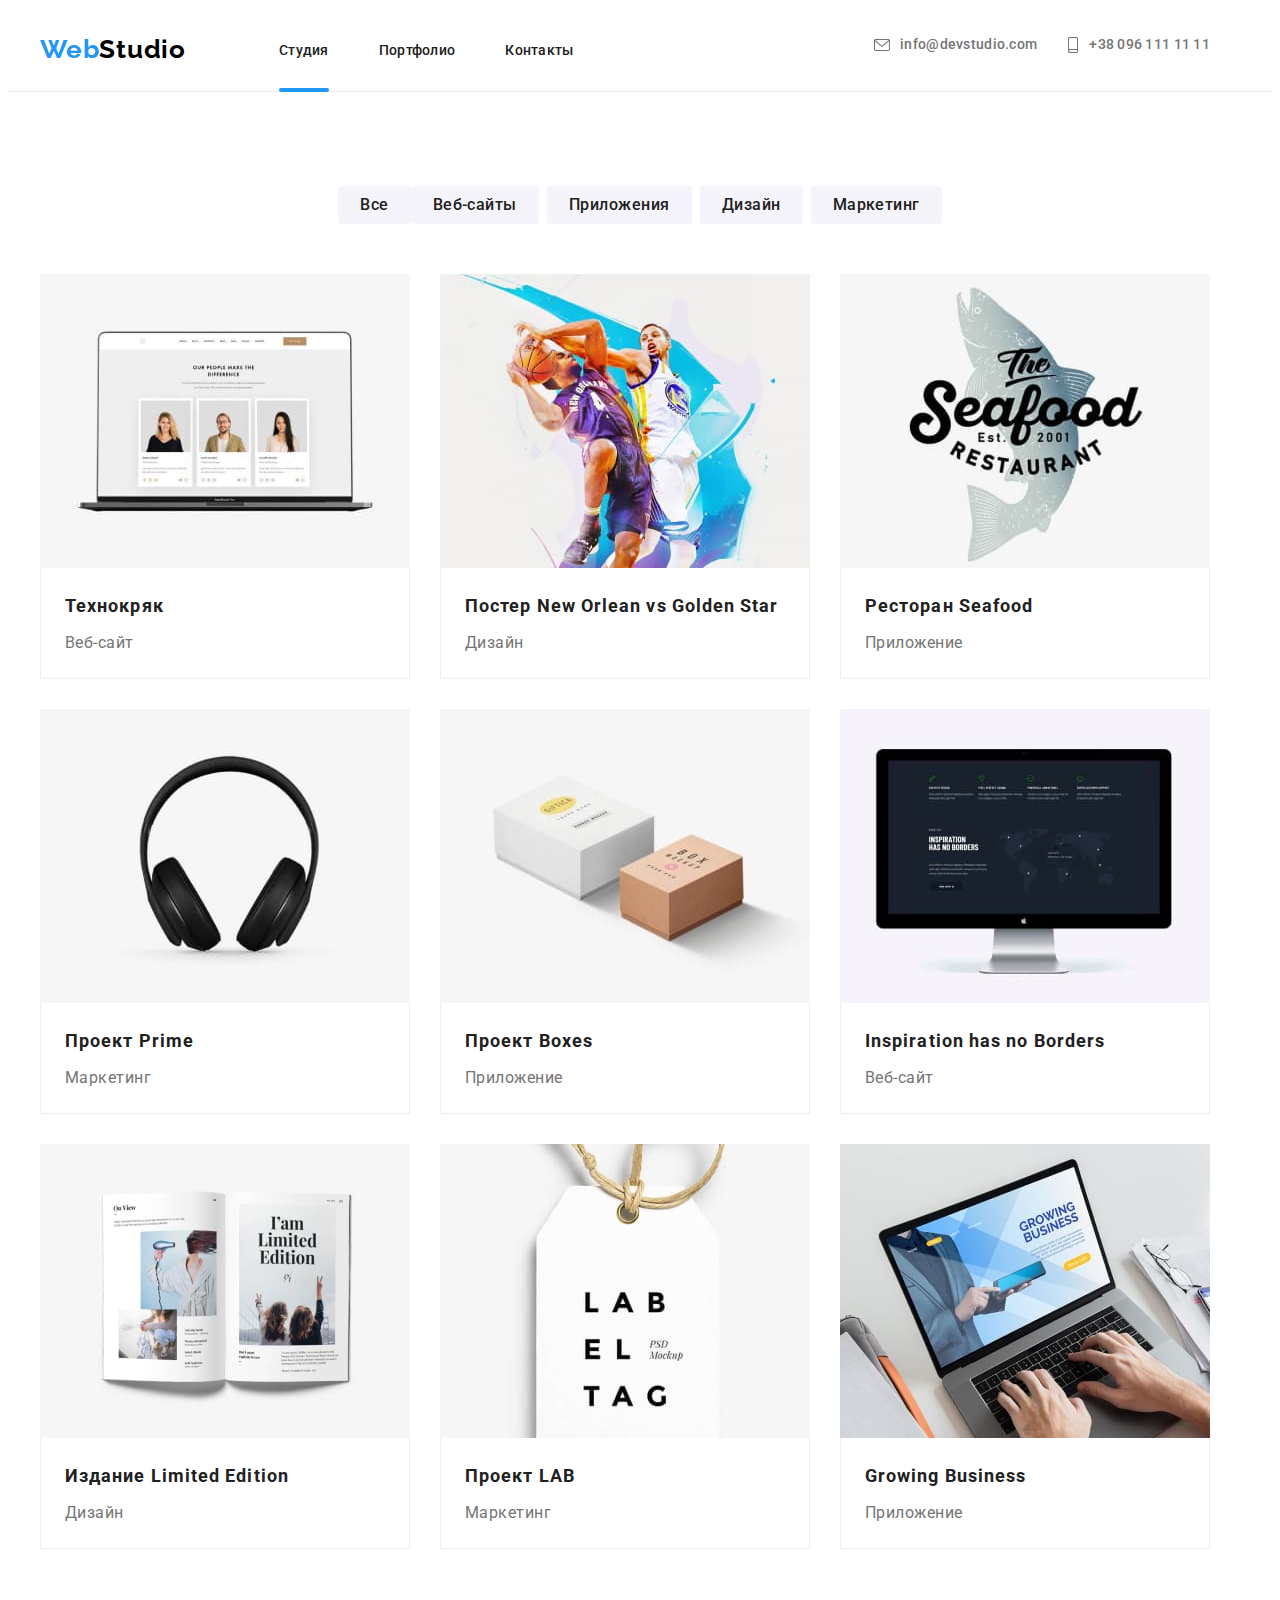
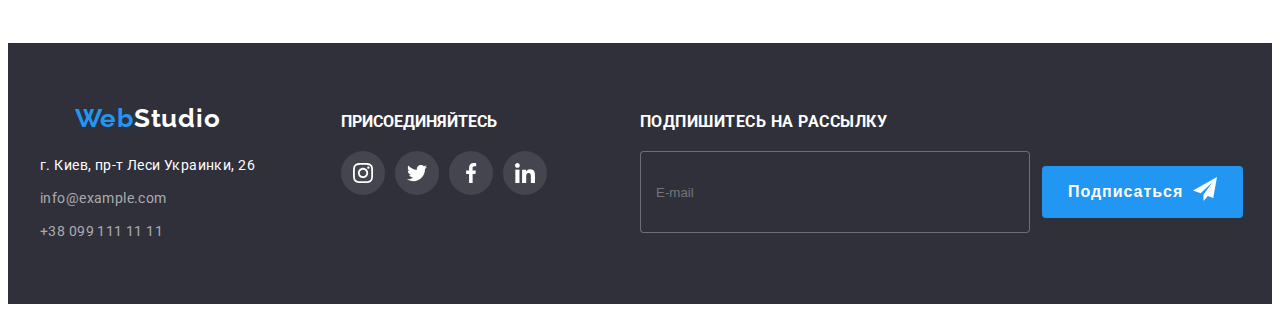
==== commit 8265e251: "modified portfolio with new header section" ====
--- a/portfolio.html
+++ b/portfolio.html
@@ -16,30 +16,34 @@
 <body>
     <!--header-->
     <header class="header">
-        <div class=" header-section container">
+        <div class="header-section container">
             <nav class="navigation">
-                <a class="logo link" href="/"><span class="logo-web">Web</span><span
-                        class="logo-light">Studio</span></a>
+                <a class="logo link" href="/"><span class="logo-web">Web</span><span class="logo-light">Studio</span></a>
     
                 <ul class="menu list">
-                    <li><a class="menu__link link" href="./index.html">Студия</a></li>
-                    <li><a class="menu__link link active" href="">Портфолио</a></li>
+                    <li><a class="menu__link link active" href="">Студия</a></li>
+                    <li><a class="menu__link link" href="./portfolio.html">Портфолио</a></li>
                     <li><a class="menu__link link" href="">Контакты</a></li>
                 </ul>
             </nav>
+            <button type="button" class="burger-btn" data-menu-button>
+                <svg class="burger-btn__icon">
+                    <use href="./images/sprite.svg#icon-burger"></use>
+                </svg>
+            </button>
     
             <ul class="contacts-list list">
-                <li>
+                <li class="contacts-list__items">
                     <a class="contacts-list__link link" href="mailto:info@devstudio.com">
-                        <svg class="contacts-list__icon">
+                        <svg class="contacts-list__icon" width="16" height="12">
                             <use href=./images/sprite.svg#icon-email></use>
                         </svg>
                         info@devstudio.com
                     </a>
                 </li>
-                <li>
+                <li class="contacts-list__items">
                     <a class="contacts-list__link link" href="tel:+380961111111">
-                        <svg class="contacts-list__icon">
+                        <svg class="contacts-list__icon" width="12" height="16">
                             <use href=./images/sprite.svg#icon-tel></use>
                         </svg>
                         +38 096 111 11 11
@@ -47,7 +51,48 @@
                 </li>
             </ul>
         </div>
-    
+        <div class="mobile-menu" data-menu>
+            <button class="mobile-menu__close-btn" data-menu-close>
+                <svg class="close-btn__icon">
+                    <use href="./images/sprite.svg#icon-cross"></use>
+                </svg>
+            </button>
+            <ul class="mobile-menu__nav-list list">
+                <li class="mobile-menu__item">
+                    <a href="./index.html" class="mobile-menu__link link ">Студия</a>
+                </li>
+                <li class="mobile-menu__item">
+                    <a href="" class="mobile-menu__link link active">Портфолио</a>
+                </li>
+                <li class="mobile-menu__item">
+                    <a href="" class="mobile-menu__link link">Контакты</a>
+                </li>
+            </ul>
+    
+            <ul class="mobile-menu__contacts_list list">
+                <li class="mobile-menu__contacts-item">
+                    <a href="tel:+380961111111" class="mobile-menu__contacts-link--bigger link">+38 096 111 11 11</a>
+                </li>
+                <li class="mobile-menu__contacts-item">
+                    <a href="mailto:info@devstudio.com" class="mobile-menu__contacts-link link">info@devstudio.com</a>
+                </li>
+            </ul>
+    
+            <ul class="mobile-menu__social-list list">
+                <li class="mobile-menu__social-item">
+                    <a href="" class="mobile-menu__social-link link">Instagram</a>
+                </li>
+                <li class="mobile-menu__social-item">
+                    <a href="" class="mobile-menu__social-link link">Twitter</a>
+                </li>
+                <li class="mobile-menu__social-item">
+                    <a href="" class="mobile-menu__social-link link">Facebook</a>
+                </li>
+                <li class="mobile-menu__social-item">
+                    <a href="" class="mobile-menu__social-link link">LinkedIn</a>
+                </li>
+            </ul>
+        </div>
     </header>
 
 
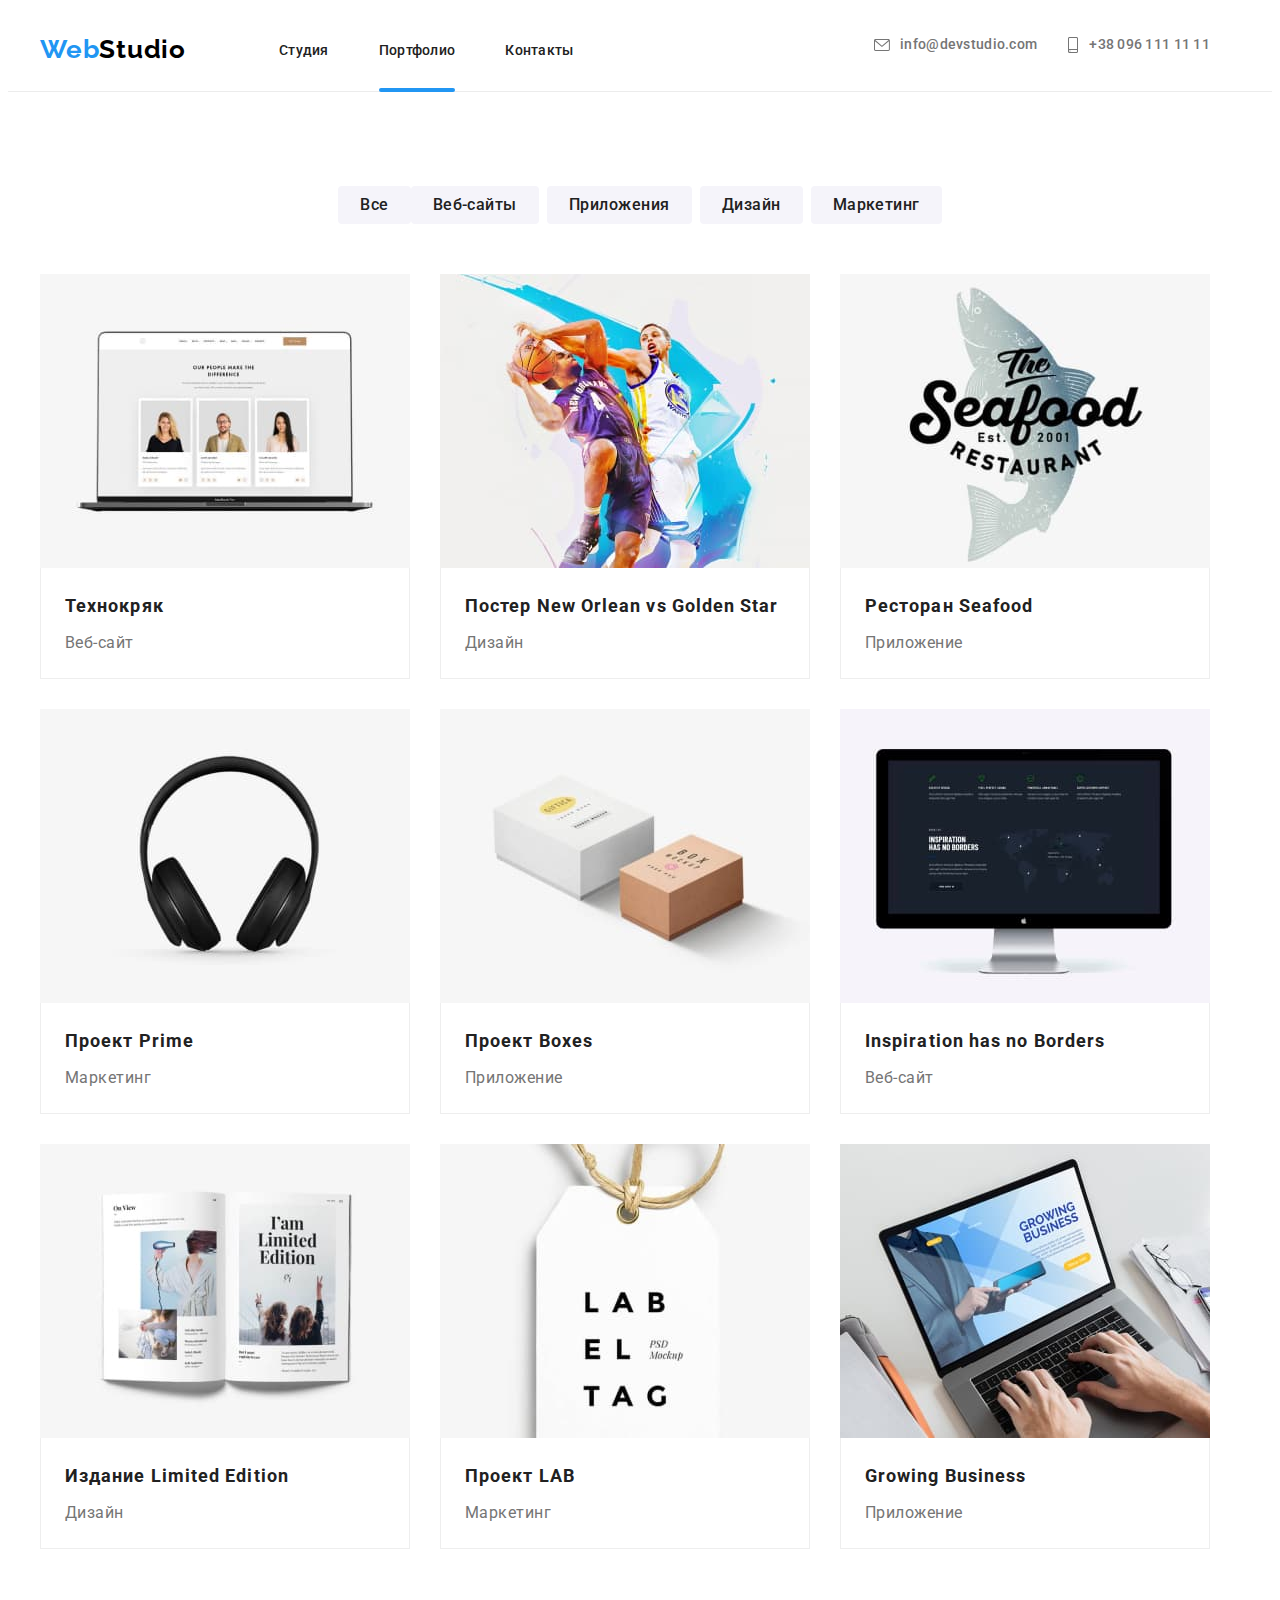
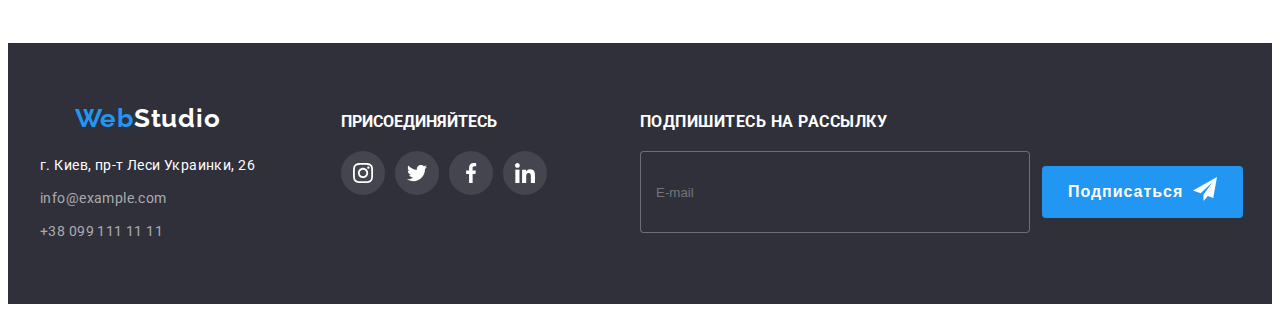
==== commit 9da29a42: "added hero bg image" ====
--- a/portfolio.html
+++ b/portfolio.html
@@ -21,8 +21,8 @@
                 <a class="logo link" href="/"><span class="logo-web">Web</span><span class="logo-light">Studio</span></a>
     
                 <ul class="menu list">
-                    <li><a class="menu__link link active" href="">Студия</a></li>
-                    <li><a class="menu__link link" href="./portfolio.html">Портфолио</a></li>
+                    <li><a class="menu__link link " href="./index.html">Студия</a></li>
+                    <li><a class="menu__link link active" href="">Портфолио</a></li>
                     <li><a class="menu__link link" href="">Контакты</a></li>
                 </ul>
             </nav>
@@ -467,5 +467,8 @@
         </div>
     
     </footer>
+
+    <script src="./js/mobile-menu.js"></script>
+
 </body>
 </html>--- a/css/portfolio.min.css
+++ b/css/portfolio.min.css
@@ -1,2 +1,2 @@
-:root{--main-font: "Roboto", sans-serif;--secondary-font: "Raleway", sans-serif;--background-dark: #2f303a;--background-grey: #f5f4fa;--btn-color-white: #ffffff;--accent-color-primary: #2196f3;--section-header-color: #212121;--section-padding-desktop: 94px 0;--section-padding-mob-tab: 60px 0;--timing-function: cubic-bezier(0.4, 0, 0.2, 1)}.visually-hidden{position:absolute !important;clip:rect(1px 1px 1px 1px);clip:rect(1px, 1px, 1px, 1px);padding:0 !important;border:0 !important;height:1px !important;width:1px !important;overflow:hidden}body{font-family:var(--main-font)}h1,h2,h3,h4,h5,h6,p{margin:0}ul,ol{margin:0;padding:0}img{display:block;width:100%;height:auto}.list{list-style:none}.link{text-decoration:none}.address{font-style:normal}.padding-section{padding:var(--section-padding-mob-tab)}@media screen and (min-width: 1200px){.padding-section{padding:var(--section-padding-desktop)}}.container{width:100%;padding-left:15px;padding-right:15px}header .container{display:flex;align-items:center;justify-content:space-between}@media screen and (min-width: 480px){.container{width:480px;margin:0 auto}}@media screen and (min-width: 768px){.container{width:768px}}@media screen and (min-width: 1200px){.container{width:1200px}}.active,menu__link:hover{color:var(--accent-color-primary)}.header{padding-top:15px;padding-bottom:15px}.burger-btn{background-color:transparent;border:none;padding:0}.burger-btn__icon{width:40px;height:40px}.mobile-menu{position:fixed;top:0;right:0;width:100vw;max-width:480px;height:100vh;background-color:#ffffff;padding:48px 40px;transform-origin:top right;transform:translateX(100%);transition:transform 500ms var(--timing-function)}.mobile-menu.is-open{display:flex;flex-direction:column;transform:translateX(0)}.mobile-menu__close-btn{background-color:transparent;border:none;padding:0;position:absolute;top:10px;right:15px;transition:fill 250ms var(--timing-function)}.mobile-menu__close-btn:hover,.mobile-menu__close-btn:focus{fill:var(--accent-color-primary)}.close-btn__icon{width:40px;height:40px}.mobile-menu__item:not(:last-child){margin-bottom:32px}.mobile-menu__link{font-size:40px;font-weight:500;line-height:1.17;color:var(--section-header-color);letter-spacing:2%}.mobile-menu__contacts_list{margin-top:auto;margin-bottom:64px}.mobile-menu__contacts-item:nth-child(1){margin-bottom:32px}.mobile-menu__contacts-link--bigger{font-family:var(--main-font);font-weight:500;font-size:34px;line-height:1.17;letter-spacing:2%;color:var(--accent-color-primary)}.mobile-menu__contacts-link{font-family:var(--main-font);font-weight:500;font-size:24px;line-height:1.17;letter-spacing:2%;color:#757575}.mobile-menu__social-list{display:flex;flex-wrap:wrap}@media screen and (max-width: 479px){.mobile-menu__social-list{align-content:space-between}}.mobile-menu__social-link{font-weight:500;font-size:18px;line-height:1.22;letter-spacing:2%;color:var(--accent-color-primary)}.mobile-menu__social-item:not(:first-child){padding-left:10px}.mobile-menu__social-item:not(:last-child){padding-right:10px;border-right:1px solid rgba(33,33,33,0.2)}@media screen and (min-width: 768px){.burger-btn{display:none}.mobile-menu{display:none}.header{padding-top:26px;padding-bottom:26px;border-bottom:1px solid #ececec}}@media screen and (min-width: 768px){header .logo{margin-right:88px}}@media screen and (min-width: 1200px){header .logo{margin-right:93px}}.logo-web{font-family:var(--secondary-font);font-style:normal;font-weight:700;font-size:24px;line-height:1.16;letter-spacing:0.03em;color:#2196f3}@media screen and (min-width: 1200px){.logo-web{font-size:26px;line-height:1.2}}.logo-light{font-family:var(--secondary-font);font-style:normal;font-weight:700;font-size:24px;line-height:1.16;letter-spacing:0.03em;color:#000000}@media screen and (min-width: 1200px){.logo-light{font-size:26px;line-height:1.2}}.logo-studio-dark{font-family:var(--secondary-font);font-style:normal;font-weight:700;font-size:24px;line-height:1.16;letter-spacing:0.03em;color:#ffffff}@media screen and (min-width: 1200px){.logo-studio-dark{font-size:26px;line-height:1.2}}.menu{display:none}@media screen and (min-width: 768px){.navigation{display:flex;align-items:center}.menu{display:flex;align-items:center}.menu>li:not(:last-child){margin-right:50px}.menu__link{position:relative;font-family:var(--main-font);font-style:normal;font-weight:500;font-size:14px;line-height:1.14;letter-spacing:0.02em;color:#212121;padding:38px 0;transition:color 250ms var(--timing-function)}.menu__link:hover,.menu__link:focus{color:var(--accent-color-primary)}.menu__link.active::after{content:"";position:absolute;width:100%;height:4px;background-color:#2196f3;left:0;bottom:0;border-radius:2px}}@media screen and (min-width: 1200px){.menu__link{padding:34px 0}}.contacts-list{display:none}@media screen and (min-width: 768px){.contacts-list{display:block}.contacts-list .contacts-list{display:flex;align-items:start;margin-left:auto}.contacts-list .contacts-list__items:nth-child(1){margin-bottom:10px}.contacts-list .contacts-list__link{display:flex;align-items:center;font-family:var(--main-font);font-style:normal;font-weight:500;font-size:12px;line-height:1.17;letter-spacing:0.02em;color:#757575;transition:color 250ms var(--timing-function)}.contacts-list .contacts-list__link:hover,.contacts-list .contacts-list__link:focus{color:var(--accent-color-primary)}.contacts-list .contacts-list__icon{margin-right:10px;fill:#757575}.contacts-list__link:hover .contacts-list .contacts-list__icon,.contacts-list__link:focus .contacts-list .contacts-list__icon{fill:var(--accent-color-primary)}}@media screen and (min-width: 1200px){.contacts-list{display:flex}.contacts-list__link:nth-child(1){margin-right:30px}.contacts-list .contacts-list__link{font-size:14px}}.filter-list{display:flex;justify-content:center;margin-bottom:25px;flex-wrap:wrap;justify-content:flex-start}@media screen and (min-width: 768px){.filter-list{justify-content:center;margin-bottom:30px}}@media screen and (min-width: 1200px){.filter-list{margin-bottom:50px}}.filter-list__item{margin-bottom:15px}@media screen and (min-width: 768px){.filter-list__item{margin-bottom:unset}}.filter-list__item:not(:last-child){margin-right:8px}.filter-list__btn{font-family:inherit;font-weight:500;font-size:16px;line-height:1.62;text-align:center;letter-spacing:0.03em;color:#212121;background:#f5f4fa;border-radius:4px;cursor:pointer;padding:6px 22px;border:none;outline:none;transition:color 250ms var(--timing-function),background-color 250ms var(--timing-function),box-shadow 250ms var(--timing-function)}.filter-list__btn:hover,.filter-list__btn:focus{color:#ffffff;background-color:#2196f3;box-shadow:0px 3px 1px rgba(0,0,0,0.1),0px 1px 2px rgba(0,0,0,0.08),0px 2px 2px rgba(0,0,0,0.12);filter:drop-shadow(0px 4px 4px rgba(0,0,0,0.25))}@media screen and (min-width: 768px){.projects-list{display:flex;flex-wrap:wrap;margin-left:-30px;margin-top:-30px}}.product{max-width:450px}.product:hover,.product:focus{box-shadow:0px 1px 1px rgba(0,0,0,0.12),0px 4px 4px rgba(0,0,0,0.06),1px 4px 6px rgba(0,0,0,0.16)}@media screen and (max-width: 767px){.product:not(:last-child){margin-bottom:30px}}@media screen and (min-width: 768px) and (max-width: 1199px){.product{display:flex;align-items:stretch;max-width:354px;max-height:440px;margin-top:30px;margin-left:30px}}@media screen and (min-width: 1200px){.product{width:370px;flex-basis:calc(100% / 3 - 30);margin-top:30px;margin-left:30px}}.product__link{display:flex;flex-direction:column;width:100%}.product__name{font-family:var(--main-font);font-weight:700;font-size:18px;line-height:2;letter-spacing:0.06em;color:#212121;margin-bottom:4px}.product__text{font-family:var(--main-font);font-weight:400;font-size:16px;line-height:1.87;letter-spacing:0.03em;color:#757575}.product__description{padding:20px 24px;text-align:left;border:1px solid #eeeeee;border-top:none;flex-grow:1}.product__wrapper{position:relative;overflow:hidden}.product__overlay{position:absolute;top:0;left:0;background-color:rgba(33,150,243,0.9);padding:63px 24px;height:100%;overflow:auto;transform:translateY(100%);font-family:var(--main-font);font-size:18px;line-height:1.55;letter-spacing:0.03em;text-align:left;color:#ffffff;transition:transform 250ms var(--timing-function)}.product__link:hover .product__overlay,.product__link:focus .product__overlay{transform:translateY(0%)}.dark-background-container{background-color:var(--background-dark)}.footer-container{padding-top:60px;padding-bottom:60px}.footer-flex{display:flex;flex-direction:column;align-items:center}@media screen and (min-width: 768px){.footer-flex{flex-direction:row;flex-wrap:wrap;justify-content:space-around;align-items:baseline}}@media screen and (min-width: 1200px){.footer-flex{flex-wrap:nowrap;justify-content:space-between}}.footer-flex__placing{display:flex;flex-direction:column;align-items:center;margin-bottom:60px}@media screen and (min-width: 1200px){.footer-flex__placing{margin-bottom:unset;align-items:flex-start}.footer-flex__placing:nth-child(1){min-width:231px;margin-right:70px}.footer-flex__placing:nth-child(2){min-width:206px;margin-right:93px}}.address{display:flex;flex-direction:column;align-items:center}@media screen and (min-width: 1200px){.address{align-items:flex-start}}.footer__logo{display:flex;flex-direction:column;align-items:center;margin-bottom:20px}.address>li:not(:last-child){margin-bottom:9px}.adress__location{font-family:var(--main-font);font-weight:400;font-size:14px;line-height:1.71;letter-spacing:0.03em;color:#ffffff;transition:color 250ms var(--timing-function)}.adress__location:focus,.adress__location:hover{color:var(--accent-color-primary)}.adress__link{font-family:var(--main-font);font-weight:400;font-size:14px;line-height:1.71;letter-spacing:0.03em;color:rgba(255,255,255,0.6);transition:color 250ms var(--timing-function)}.adress__link:hover,.adress__link:focus{color:#2196f3}.footer-social-title{color:#ffffff;font-weight:bold;text-transform:uppercase;margin-bottom:20px}.social-list{display:flex;align-items:center}.social-list__item:not(:last-child){margin-right:10px}.social-list__link{display:flex;justify-content:center;align-items:center;width:44px;height:44px;border-radius:50%;background-color:rgba(255,255,255,0.1);transition:background-color 250ms var(--timing-function)}.social-list__link:hover,.social-list__link:focus{background-color:var(--accent-color-primary)}.team-social-list__icon{width:20px;height:20px;align-items:center;justify-content:center;fill:#ffffff;transition:fill 250ms var(--timing-function)}.sign-up{display:flex;flex-direction:column;align-items:center;text-align:center;width:100%}@media screen and (min-width: 1200px){.sign-up{width:unset;align-items:flex-start}}.sign-up__text{font-weight:700;line-height:1.14;color:var(--btn-color-white);letter-spacing:0.03em;text-transform:uppercase;text-align:left;margin-bottom:20px}.sign-up-form{display:flex;flex-direction:column;align-items:center;width:100%}@media screen and (min-width: 1200px){.sign-up-form{flex-direction:row}}.sign-up-form__input{width:100%;height:50px;padding:15px;background-color:#2f303a;outline:none;border:1px solid rgba(255,255,255,0.3);color:#ffffff;border-radius:4px;margin-bottom:20px}@media screen and (min-width: 768px){.sign-up-form__input{width:450px}}@media screen and (min-width: 1200px){.sign-up-form__input{width:358px;margin-bottom:unset;margin-right:12px}}.sign-up-form__btn{display:inline-flex;border-radius:4px;border:1px solid transparent;padding:10px 25px;min-width:200px;font-weight:700;font-size:16px;line-height:1.87;letter-spacing:0.06em;background:var(--accent-color-primary);color:var(--btn-color-white);cursor:pointer;transition:background-color 250ms var(--timing-function)}.sign-up-form__btn:hover,.sign-up-form__btn:focus{background-color:#188ce8}.sign-up-form__btn-icon{display:inline-flex;align-items:baseline;justify-content:center;margin-left:10px}
+:root{--main-font: "Roboto", sans-serif;--secondary-font: "Raleway", sans-serif;--background-dark: #2f303a;--background-grey: #f5f4fa;--btn-color-white: #ffffff;--accent-color-primary: #2196f3;--section-header-color: #212121;--section-padding-desktop: 94px 0;--section-padding-mob-tab: 60px 0;--timing-function: cubic-bezier(0.4, 0, 0.2, 1)}.visually-hidden{position:absolute !important;clip:rect(1px 1px 1px 1px);clip:rect(1px, 1px, 1px, 1px);padding:0 !important;border:0 !important;height:1px !important;width:1px !important;overflow:hidden}body{font-family:var(--main-font)}h1,h2,h3,h4,h5,h6,p{margin:0}ul,ol{margin:0;padding:0}img{display:block;width:100%;height:auto}.list{list-style:none}.link{text-decoration:none}.address{font-style:normal}.padding-section{padding:var(--section-padding-mob-tab)}@media screen and (min-width: 1200px){.padding-section{padding:var(--section-padding-desktop)}}.container{width:100%;padding-left:15px;padding-right:15px}header .container{display:flex;align-items:center;justify-content:space-between}@media screen and (min-width: 480px){.container{width:480px;margin:0 auto}}@media screen and (min-width: 768px){.container{width:768px}}@media screen and (min-width: 1200px){.container{width:1200px}}.active,.menu__link:hover{color:var(--accent-color-primary)}.active{color:#2196f3}.header{padding-top:15px;padding-bottom:15px}.burger-btn{background-color:transparent;border:none;padding:0}.burger-btn__icon{width:40px;height:40px}.mobile-menu{position:fixed;top:0;right:0;width:100vw;max-width:480px;height:100vh;z-index:1;background-color:#ffffff;padding:48px 40px;transform-origin:top right;transform:translateX(100%);transition:transform 500ms var(--timing-function)}.mobile-menu.is-open{display:flex;flex-direction:column;transform:translateX(0)}.mobile-menu__close-btn{background-color:transparent;border:none;padding:0;position:absolute;top:10px;right:15px;transition:fill 250ms var(--timing-function)}.mobile-menu__close-btn:hover,.mobile-menu__close-btn:focus{fill:var(--accent-color-primary)}.close-btn__icon{width:40px;height:40px}.mobile-menu__item:not(:last-child){margin-bottom:32px}.mobile-menu__link{font-size:40px;font-weight:500;line-height:1.17;color:var(--section-header-color);letter-spacing:2%}.mobile-menu__contacts_list{margin-top:auto;margin-bottom:64px}.mobile-menu__contacts-item:nth-child(1){margin-bottom:32px}.mobile-menu__contacts-link--bigger{font-family:var(--main-font);font-weight:500;font-size:34px;line-height:1.17;letter-spacing:2%;color:var(--accent-color-primary)}.mobile-menu__contacts-link{font-family:var(--main-font);font-weight:500;font-size:24px;line-height:1.17;letter-spacing:2%;color:#757575}.mobile-menu__social-list{display:flex;flex-wrap:wrap}@media screen and (max-width: 479px){.mobile-menu__social-list{align-content:space-between}}.mobile-menu__social-link{font-weight:500;font-size:18px;line-height:1.22;letter-spacing:2%;color:var(--accent-color-primary)}.mobile-menu__social-item:not(:first-child){padding-left:10px}.mobile-menu__social-item:not(:last-child){padding-right:10px;border-right:1px solid rgba(33,33,33,0.2)}@media screen and (min-width: 768px){.burger-btn{display:none}.mobile-menu{display:none}.header{padding-top:26px;padding-bottom:26px;border-bottom:1px solid #ececec}}@media screen and (min-width: 768px){header .logo{margin-right:88px}}@media screen and (min-width: 1200px){header .logo{margin-right:93px}}.logo-web{font-family:var(--secondary-font);font-style:normal;font-weight:700;font-size:24px;line-height:1.16;letter-spacing:0.03em;color:#2196f3}@media screen and (min-width: 1200px){.logo-web{font-size:26px;line-height:1.2}}.logo-light{font-family:var(--secondary-font);font-style:normal;font-weight:700;font-size:24px;line-height:1.16;letter-spacing:0.03em;color:#000000}@media screen and (min-width: 1200px){.logo-light{font-size:26px;line-height:1.2}}.logo-studio-dark{font-family:var(--secondary-font);font-style:normal;font-weight:700;font-size:24px;line-height:1.16;letter-spacing:0.03em;color:#ffffff}@media screen and (min-width: 1200px){.logo-studio-dark{font-size:26px;line-height:1.2}}.menu{display:none}@media screen and (min-width: 768px){.navigation{display:flex;align-items:center}.menu{display:flex;align-items:center}.menu>li:not(:last-child){margin-right:50px}.menu__link{position:relative;font-family:var(--main-font);font-style:normal;font-weight:500;font-size:14px;line-height:1.14;letter-spacing:0.02em;color:#212121;padding:38px 0;transition:color 250ms var(--timing-function)}.menu__link:hover,.menu__link:focus{color:var(--accent-color-primary)}.menu__link.active::after{content:"";position:absolute;width:100%;height:4px;background-color:#2196f3;left:0;bottom:0;border-radius:2px}}@media screen and (min-width: 1200px){.menu__link{padding:34px 0}}.contacts-list{display:none}@media screen and (min-width: 768px){.contacts-list{display:block}.contacts-list .contacts-list{display:flex;align-items:start;margin-left:auto}.contacts-list .contacts-list__items:nth-child(1){margin-bottom:10px}.contacts-list .contacts-list__link{display:flex;align-items:center;font-family:var(--main-font);font-style:normal;font-weight:500;font-size:12px;line-height:1.17;letter-spacing:0.02em;color:#757575;transition:color 250ms var(--timing-function)}.contacts-list .contacts-list__link:hover,.contacts-list .contacts-list__link:focus{color:var(--accent-color-primary)}.contacts-list .contacts-list__icon{margin-right:10px;fill:#757575}.contacts-list__link:hover .contacts-list .contacts-list__icon,.contacts-list__link:focus .contacts-list .contacts-list__icon{fill:var(--accent-color-primary)}}@media screen and (min-width: 1200px){.contacts-list{display:flex}.contacts-list__link:nth-child(1){margin-right:30px}.contacts-list .contacts-list__link{font-size:14px}}.filter-list{display:flex;justify-content:center;margin-bottom:25px;flex-wrap:wrap;justify-content:flex-start}@media screen and (min-width: 768px){.filter-list{justify-content:center;margin-bottom:30px}}@media screen and (min-width: 1200px){.filter-list{margin-bottom:50px}}.filter-list__item{margin-bottom:15px}@media screen and (min-width: 768px){.filter-list__item{margin-bottom:unset}}.filter-list__item:not(:last-child){margin-right:8px}.filter-list__btn{font-family:inherit;font-weight:500;font-size:16px;line-height:1.62;text-align:center;letter-spacing:0.03em;color:#212121;background:#f5f4fa;border-radius:4px;cursor:pointer;padding:6px 22px;border:none;outline:none;transition:color 250ms var(--timing-function),background-color 250ms var(--timing-function),box-shadow 250ms var(--timing-function)}.filter-list__btn:hover,.filter-list__btn:focus{color:#ffffff;background-color:#2196f3;box-shadow:0px 3px 1px rgba(0,0,0,0.1),0px 1px 2px rgba(0,0,0,0.08),0px 2px 2px rgba(0,0,0,0.12);filter:drop-shadow(0px 4px 4px rgba(0,0,0,0.25))}@media screen and (min-width: 768px){.projects-list{display:flex;flex-wrap:wrap;margin-left:-30px;margin-top:-30px}}.product{max-width:450px}.product:hover,.product:focus{box-shadow:0px 1px 1px rgba(0,0,0,0.12),0px 4px 4px rgba(0,0,0,0.06),1px 4px 6px rgba(0,0,0,0.16)}@media screen and (max-width: 767px){.product:not(:last-child){margin-bottom:30px}}@media screen and (min-width: 768px) and (max-width: 1199px){.product{display:flex;align-items:stretch;max-width:354px;max-height:440px;margin-top:30px;margin-left:30px}}@media screen and (min-width: 1200px){.product{width:370px;flex-basis:calc(100% / 3 - 30);margin-top:30px;margin-left:30px}}.product__link{display:flex;flex-direction:column;width:100%}.product__name{font-family:var(--main-font);font-weight:700;font-size:18px;line-height:2;letter-spacing:0.06em;color:#212121;margin-bottom:4px}.product__text{font-family:var(--main-font);font-weight:400;font-size:16px;line-height:1.87;letter-spacing:0.03em;color:#757575}.product__description{padding:20px 24px;text-align:left;border:1px solid #eeeeee;border-top:none;flex-grow:1}.product__wrapper{position:relative;overflow:hidden}.product__overlay{position:absolute;top:0;left:0;background-color:rgba(33,150,243,0.9);padding:63px 24px;height:100%;overflow:auto;transform:translateY(100%);font-family:var(--main-font);font-size:18px;line-height:1.55;letter-spacing:0.03em;text-align:left;color:#ffffff;transition:transform 250ms var(--timing-function)}.product__link:hover .product__overlay,.product__link:focus .product__overlay{transform:translateY(0%)}.dark-background-container{background-color:var(--background-dark)}.footer-container{padding-top:60px;padding-bottom:60px}.footer-flex{display:flex;flex-direction:column;align-items:center}@media screen and (min-width: 768px){.footer-flex{flex-direction:row;flex-wrap:wrap;justify-content:space-around;align-items:baseline}}@media screen and (min-width: 1200px){.footer-flex{flex-wrap:nowrap;justify-content:space-between}}.footer-flex__placing{display:flex;flex-direction:column;align-items:center;margin-bottom:60px}@media screen and (min-width: 1200px){.footer-flex__placing{margin-bottom:unset;align-items:flex-start}.footer-flex__placing:nth-child(1){min-width:231px;margin-right:70px}.footer-flex__placing:nth-child(2){min-width:206px;margin-right:93px}}.address{display:flex;flex-direction:column;align-items:center}@media screen and (min-width: 1200px){.address{align-items:flex-start}}.footer__logo{display:flex;flex-direction:column;align-items:center;margin-bottom:20px}.address>li:not(:last-child){margin-bottom:9px}.adress__location{font-family:var(--main-font);font-weight:400;font-size:14px;line-height:1.71;letter-spacing:0.03em;color:#ffffff;transition:color 250ms var(--timing-function)}.adress__location:focus,.adress__location:hover{color:var(--accent-color-primary)}.adress__link{font-family:var(--main-font);font-weight:400;font-size:14px;line-height:1.71;letter-spacing:0.03em;color:rgba(255,255,255,0.6);transition:color 250ms var(--timing-function)}.adress__link:hover,.adress__link:focus{color:#2196f3}.footer-social-title{color:#ffffff;font-weight:bold;text-transform:uppercase;margin-bottom:20px}.social-list{display:flex;align-items:center}.social-list__item:not(:last-child){margin-right:10px}.social-list__link{display:flex;justify-content:center;align-items:center;width:44px;height:44px;border-radius:50%;background-color:rgba(255,255,255,0.1);transition:background-color 250ms var(--timing-function)}.social-list__link:hover,.social-list__link:focus{background-color:var(--accent-color-primary)}.team-social-list__icon{width:20px;height:20px;align-items:center;justify-content:center;fill:#ffffff;transition:fill 250ms var(--timing-function)}.sign-up{display:flex;flex-direction:column;align-items:center;text-align:center;width:100%}@media screen and (min-width: 1200px){.sign-up{width:unset;align-items:flex-start}}.sign-up__text{font-weight:700;line-height:1.14;color:var(--btn-color-white);letter-spacing:0.03em;text-transform:uppercase;text-align:left;margin-bottom:20px}.sign-up-form{display:flex;flex-direction:column;align-items:center;width:100%}@media screen and (min-width: 1200px){.sign-up-form{flex-direction:row}}.sign-up-form__input{width:100%;height:50px;padding:15px;background-color:#2f303a;outline:none;border:1px solid rgba(255,255,255,0.3);color:#ffffff;border-radius:4px;margin-bottom:20px}@media screen and (min-width: 768px){.sign-up-form__input{width:450px}}@media screen and (min-width: 1200px){.sign-up-form__input{width:358px;margin-bottom:unset;margin-right:12px}}.sign-up-form__btn{display:inline-flex;border-radius:4px;border:1px solid transparent;padding:10px 25px;min-width:200px;font-weight:700;font-size:16px;line-height:1.87;letter-spacing:0.06em;background:var(--accent-color-primary);color:var(--btn-color-white);cursor:pointer;transition:background-color 250ms var(--timing-function)}.sign-up-form__btn:hover,.sign-up-form__btn:focus{background-color:#188ce8}.sign-up-form__btn-icon{display:inline-flex;align-items:baseline;justify-content:center;margin-left:10px}
 /*# sourceMappingURL=portfolio.min.css.map */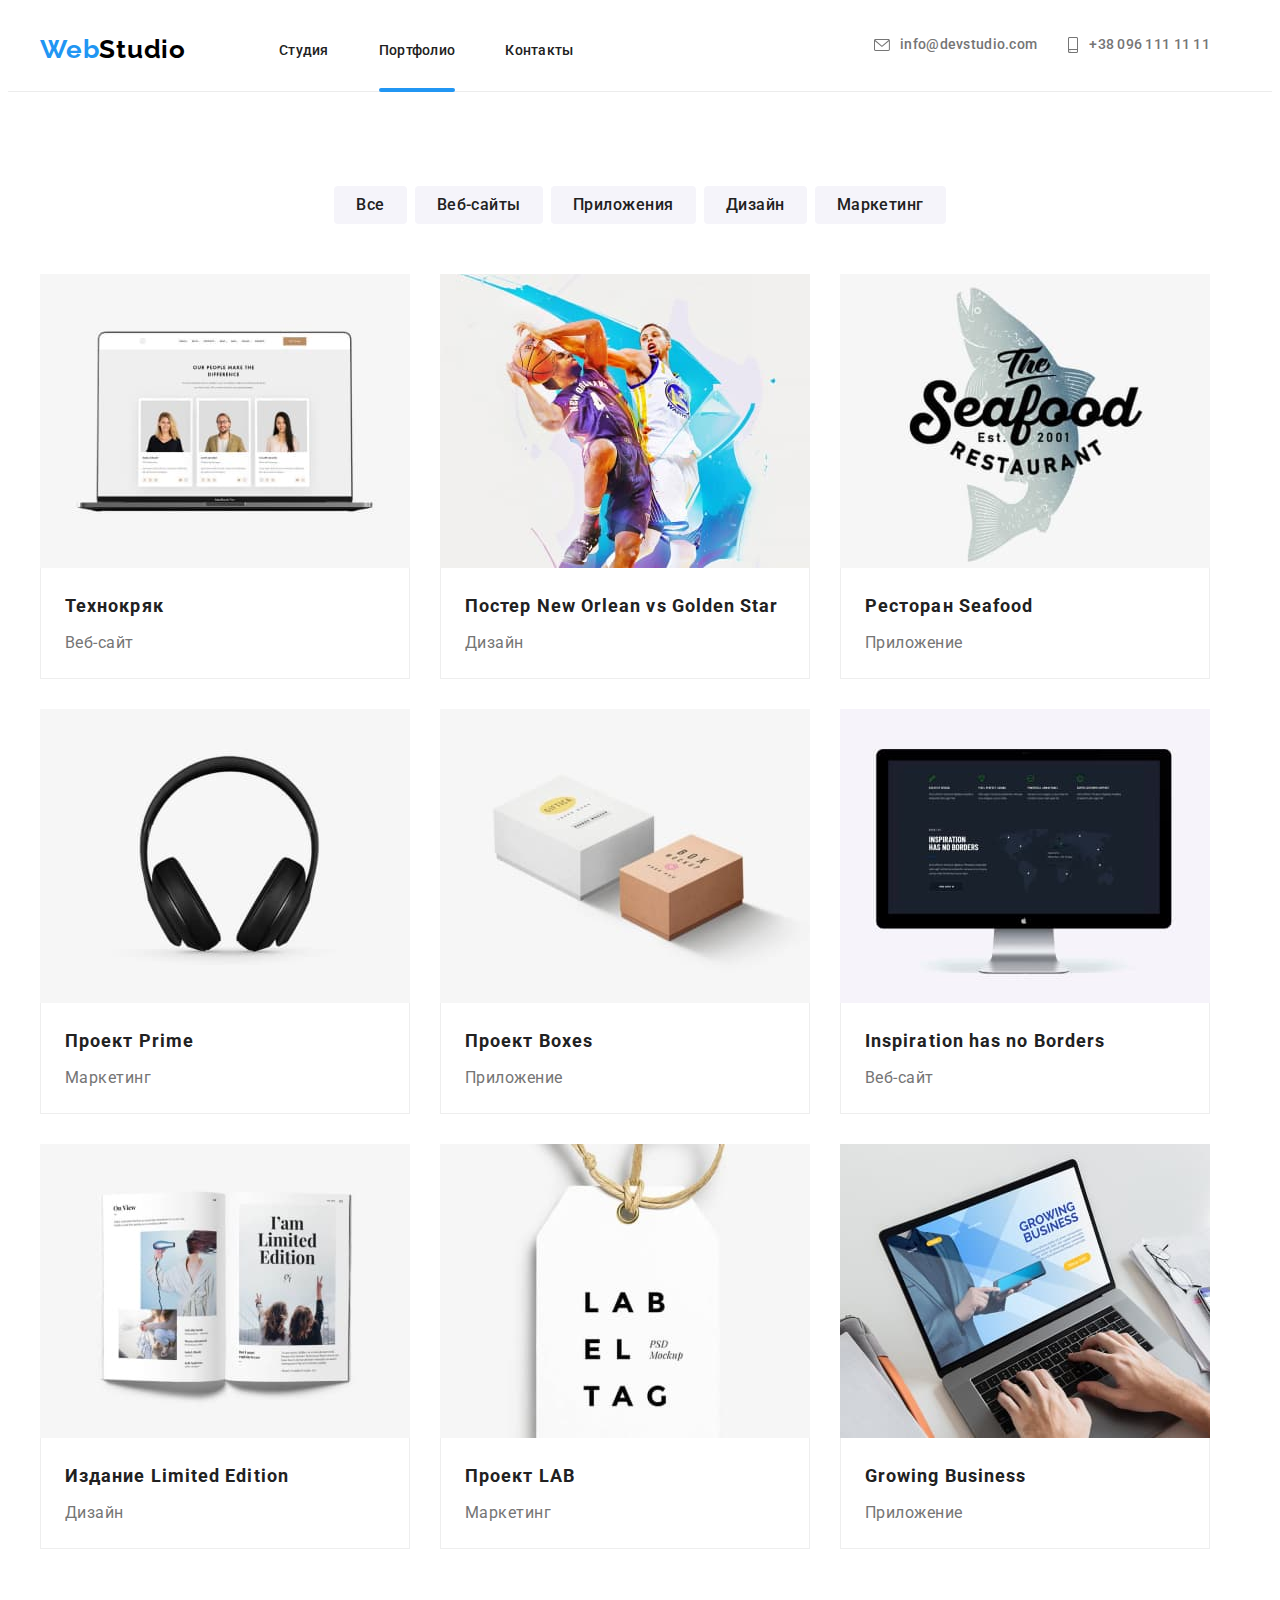
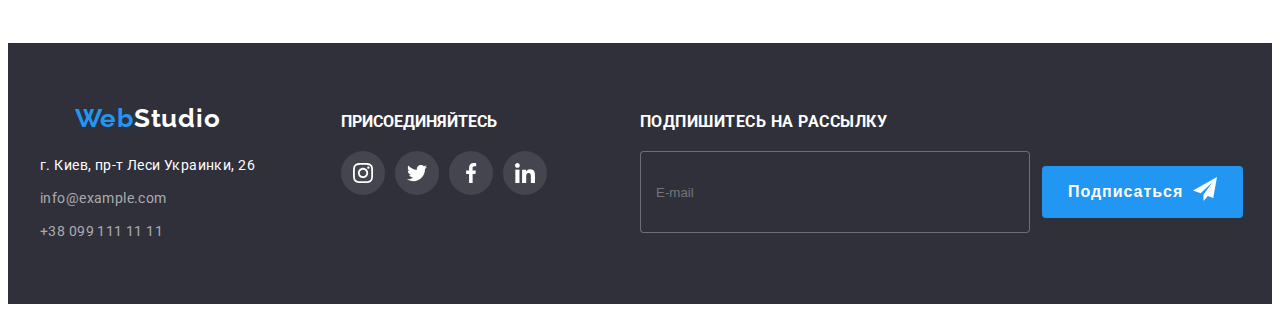
==== commit d3e4d72c: "some corrections" ====
--- a/portfolio.html
+++ b/portfolio.html
@@ -103,7 +103,7 @@
                 <h1 class="visually-hidden">Примеры готовых проектов</h1>
                 
                 <ul class="filter-list list">
-                    <li class="`">
+                    <li class="filter-list__item">
                         <button type="button" class="filter-list__btn">Все</button>
                     </li>
                     <li class="filter-list__item">
--- a/css/portfolio.min.css
+++ b/css/portfolio.min.css
@@ -1,2 +1,2 @@
-:root{--main-font: "Roboto", sans-serif;--secondary-font: "Raleway", sans-serif;--background-dark: #2f303a;--background-grey: #f5f4fa;--btn-color-white: #ffffff;--accent-color-primary: #2196f3;--section-header-color: #212121;--section-padding-desktop: 94px 0;--section-padding-mob-tab: 60px 0;--timing-function: cubic-bezier(0.4, 0, 0.2, 1)}.visually-hidden{position:absolute !important;clip:rect(1px 1px 1px 1px);clip:rect(1px, 1px, 1px, 1px);padding:0 !important;border:0 !important;height:1px !important;width:1px !important;overflow:hidden}body{font-family:var(--main-font)}h1,h2,h3,h4,h5,h6,p{margin:0}ul,ol{margin:0;padding:0}img{display:block;width:100%;height:auto}.list{list-style:none}.link{text-decoration:none}.address{font-style:normal}.padding-section{padding:var(--section-padding-mob-tab)}@media screen and (min-width: 1200px){.padding-section{padding:var(--section-padding-desktop)}}.container{width:100%;padding-left:15px;padding-right:15px}header .container{display:flex;align-items:center;justify-content:space-between}@media screen and (min-width: 480px){.container{width:480px;margin:0 auto}}@media screen and (min-width: 768px){.container{width:768px}}@media screen and (min-width: 1200px){.container{width:1200px}}.active,.menu__link:hover{color:var(--accent-color-primary)}.active{color:#2196f3}.header{padding-top:15px;padding-bottom:15px}.burger-btn{background-color:transparent;border:none;padding:0}.burger-btn__icon{width:40px;height:40px}.mobile-menu{position:fixed;top:0;right:0;width:100vw;max-width:480px;height:100vh;z-index:1;background-color:#ffffff;padding:48px 40px;transform-origin:top right;transform:translateX(100%);transition:transform 500ms var(--timing-function)}.mobile-menu.is-open{display:flex;flex-direction:column;transform:translateX(0)}.mobile-menu__close-btn{background-color:transparent;border:none;padding:0;position:absolute;top:10px;right:15px;transition:fill 250ms var(--timing-function)}.mobile-menu__close-btn:hover,.mobile-menu__close-btn:focus{fill:var(--accent-color-primary)}.close-btn__icon{width:40px;height:40px}.mobile-menu__item:not(:last-child){margin-bottom:32px}.mobile-menu__link{font-size:40px;font-weight:500;line-height:1.17;color:var(--section-header-color);letter-spacing:2%}.mobile-menu__contacts_list{margin-top:auto;margin-bottom:64px}.mobile-menu__contacts-item:nth-child(1){margin-bottom:32px}.mobile-menu__contacts-link--bigger{font-family:var(--main-font);font-weight:500;font-size:34px;line-height:1.17;letter-spacing:2%;color:var(--accent-color-primary)}.mobile-menu__contacts-link{font-family:var(--main-font);font-weight:500;font-size:24px;line-height:1.17;letter-spacing:2%;color:#757575}.mobile-menu__social-list{display:flex;flex-wrap:wrap}@media screen and (max-width: 479px){.mobile-menu__social-list{align-content:space-between}}.mobile-menu__social-link{font-weight:500;font-size:18px;line-height:1.22;letter-spacing:2%;color:var(--accent-color-primary)}.mobile-menu__social-item:not(:first-child){padding-left:10px}.mobile-menu__social-item:not(:last-child){padding-right:10px;border-right:1px solid rgba(33,33,33,0.2)}@media screen and (min-width: 768px){.burger-btn{display:none}.mobile-menu{display:none}.header{padding-top:26px;padding-bottom:26px;border-bottom:1px solid #ececec}}@media screen and (min-width: 768px){header .logo{margin-right:88px}}@media screen and (min-width: 1200px){header .logo{margin-right:93px}}.logo-web{font-family:var(--secondary-font);font-style:normal;font-weight:700;font-size:24px;line-height:1.16;letter-spacing:0.03em;color:#2196f3}@media screen and (min-width: 1200px){.logo-web{font-size:26px;line-height:1.2}}.logo-light{font-family:var(--secondary-font);font-style:normal;font-weight:700;font-size:24px;line-height:1.16;letter-spacing:0.03em;color:#000000}@media screen and (min-width: 1200px){.logo-light{font-size:26px;line-height:1.2}}.logo-studio-dark{font-family:var(--secondary-font);font-style:normal;font-weight:700;font-size:24px;line-height:1.16;letter-spacing:0.03em;color:#ffffff}@media screen and (min-width: 1200px){.logo-studio-dark{font-size:26px;line-height:1.2}}.menu{display:none}@media screen and (min-width: 768px){.navigation{display:flex;align-items:center}.menu{display:flex;align-items:center}.menu>li:not(:last-child){margin-right:50px}.menu__link{position:relative;font-family:var(--main-font);font-style:normal;font-weight:500;font-size:14px;line-height:1.14;letter-spacing:0.02em;color:#212121;padding:38px 0;transition:color 250ms var(--timing-function)}.menu__link:hover,.menu__link:focus{color:var(--accent-color-primary)}.menu__link.active::after{content:"";position:absolute;width:100%;height:4px;background-color:#2196f3;left:0;bottom:0;border-radius:2px}}@media screen and (min-width: 1200px){.menu__link{padding:34px 0}}.contacts-list{display:none}@media screen and (min-width: 768px){.contacts-list{display:block}.contacts-list .contacts-list{display:flex;align-items:start;margin-left:auto}.contacts-list .contacts-list__items:nth-child(1){margin-bottom:10px}.contacts-list .contacts-list__link{display:flex;align-items:center;font-family:var(--main-font);font-style:normal;font-weight:500;font-size:12px;line-height:1.17;letter-spacing:0.02em;color:#757575;transition:color 250ms var(--timing-function)}.contacts-list .contacts-list__link:hover,.contacts-list .contacts-list__link:focus{color:var(--accent-color-primary)}.contacts-list .contacts-list__icon{margin-right:10px;fill:#757575}.contacts-list__link:hover .contacts-list .contacts-list__icon,.contacts-list__link:focus .contacts-list .contacts-list__icon{fill:var(--accent-color-primary)}}@media screen and (min-width: 1200px){.contacts-list{display:flex}.contacts-list__link:nth-child(1){margin-right:30px}.contacts-list .contacts-list__link{font-size:14px}}.filter-list{display:flex;justify-content:center;margin-bottom:25px;flex-wrap:wrap;justify-content:flex-start}@media screen and (min-width: 768px){.filter-list{justify-content:center;margin-bottom:30px}}@media screen and (min-width: 1200px){.filter-list{margin-bottom:50px}}.filter-list__item{margin-bottom:15px}@media screen and (min-width: 768px){.filter-list__item{margin-bottom:unset}}.filter-list__item:not(:last-child){margin-right:8px}.filter-list__btn{font-family:inherit;font-weight:500;font-size:16px;line-height:1.62;text-align:center;letter-spacing:0.03em;color:#212121;background:#f5f4fa;border-radius:4px;cursor:pointer;padding:6px 22px;border:none;outline:none;transition:color 250ms var(--timing-function),background-color 250ms var(--timing-function),box-shadow 250ms var(--timing-function)}.filter-list__btn:hover,.filter-list__btn:focus{color:#ffffff;background-color:#2196f3;box-shadow:0px 3px 1px rgba(0,0,0,0.1),0px 1px 2px rgba(0,0,0,0.08),0px 2px 2px rgba(0,0,0,0.12);filter:drop-shadow(0px 4px 4px rgba(0,0,0,0.25))}@media screen and (min-width: 768px){.projects-list{display:flex;flex-wrap:wrap;margin-left:-30px;margin-top:-30px}}.product{max-width:450px}.product:hover,.product:focus{box-shadow:0px 1px 1px rgba(0,0,0,0.12),0px 4px 4px rgba(0,0,0,0.06),1px 4px 6px rgba(0,0,0,0.16)}@media screen and (max-width: 767px){.product:not(:last-child){margin-bottom:30px}}@media screen and (min-width: 768px) and (max-width: 1199px){.product{display:flex;align-items:stretch;max-width:354px;max-height:440px;margin-top:30px;margin-left:30px}}@media screen and (min-width: 1200px){.product{width:370px;flex-basis:calc(100% / 3 - 30);margin-top:30px;margin-left:30px}}.product__link{display:flex;flex-direction:column;width:100%}.product__name{font-family:var(--main-font);font-weight:700;font-size:18px;line-height:2;letter-spacing:0.06em;color:#212121;margin-bottom:4px}.product__text{font-family:var(--main-font);font-weight:400;font-size:16px;line-height:1.87;letter-spacing:0.03em;color:#757575}.product__description{padding:20px 24px;text-align:left;border:1px solid #eeeeee;border-top:none;flex-grow:1}.product__wrapper{position:relative;overflow:hidden}.product__overlay{position:absolute;top:0;left:0;background-color:rgba(33,150,243,0.9);padding:63px 24px;height:100%;overflow:auto;transform:translateY(100%);font-family:var(--main-font);font-size:18px;line-height:1.55;letter-spacing:0.03em;text-align:left;color:#ffffff;transition:transform 250ms var(--timing-function)}.product__link:hover .product__overlay,.product__link:focus .product__overlay{transform:translateY(0%)}.dark-background-container{background-color:var(--background-dark)}.footer-container{padding-top:60px;padding-bottom:60px}.footer-flex{display:flex;flex-direction:column;align-items:center}@media screen and (min-width: 768px){.footer-flex{flex-direction:row;flex-wrap:wrap;justify-content:space-around;align-items:baseline}}@media screen and (min-width: 1200px){.footer-flex{flex-wrap:nowrap;justify-content:space-between}}.footer-flex__placing{display:flex;flex-direction:column;align-items:center;margin-bottom:60px}@media screen and (min-width: 1200px){.footer-flex__placing{margin-bottom:unset;align-items:flex-start}.footer-flex__placing:nth-child(1){min-width:231px;margin-right:70px}.footer-flex__placing:nth-child(2){min-width:206px;margin-right:93px}}.address{display:flex;flex-direction:column;align-items:center}@media screen and (min-width: 1200px){.address{align-items:flex-start}}.footer__logo{display:flex;flex-direction:column;align-items:center;margin-bottom:20px}.address>li:not(:last-child){margin-bottom:9px}.adress__location{font-family:var(--main-font);font-weight:400;font-size:14px;line-height:1.71;letter-spacing:0.03em;color:#ffffff;transition:color 250ms var(--timing-function)}.adress__location:focus,.adress__location:hover{color:var(--accent-color-primary)}.adress__link{font-family:var(--main-font);font-weight:400;font-size:14px;line-height:1.71;letter-spacing:0.03em;color:rgba(255,255,255,0.6);transition:color 250ms var(--timing-function)}.adress__link:hover,.adress__link:focus{color:#2196f3}.footer-social-title{color:#ffffff;font-weight:bold;text-transform:uppercase;margin-bottom:20px}.social-list{display:flex;align-items:center}.social-list__item:not(:last-child){margin-right:10px}.social-list__link{display:flex;justify-content:center;align-items:center;width:44px;height:44px;border-radius:50%;background-color:rgba(255,255,255,0.1);transition:background-color 250ms var(--timing-function)}.social-list__link:hover,.social-list__link:focus{background-color:var(--accent-color-primary)}.team-social-list__icon{width:20px;height:20px;align-items:center;justify-content:center;fill:#ffffff;transition:fill 250ms var(--timing-function)}.sign-up{display:flex;flex-direction:column;align-items:center;text-align:center;width:100%}@media screen and (min-width: 1200px){.sign-up{width:unset;align-items:flex-start}}.sign-up__text{font-weight:700;line-height:1.14;color:var(--btn-color-white);letter-spacing:0.03em;text-transform:uppercase;text-align:left;margin-bottom:20px}.sign-up-form{display:flex;flex-direction:column;align-items:center;width:100%}@media screen and (min-width: 1200px){.sign-up-form{flex-direction:row}}.sign-up-form__input{width:100%;height:50px;padding:15px;background-color:#2f303a;outline:none;border:1px solid rgba(255,255,255,0.3);color:#ffffff;border-radius:4px;margin-bottom:20px}@media screen and (min-width: 768px){.sign-up-form__input{width:450px}}@media screen and (min-width: 1200px){.sign-up-form__input{width:358px;margin-bottom:unset;margin-right:12px}}.sign-up-form__btn{display:inline-flex;border-radius:4px;border:1px solid transparent;padding:10px 25px;min-width:200px;font-weight:700;font-size:16px;line-height:1.87;letter-spacing:0.06em;background:var(--accent-color-primary);color:var(--btn-color-white);cursor:pointer;transition:background-color 250ms var(--timing-function)}.sign-up-form__btn:hover,.sign-up-form__btn:focus{background-color:#188ce8}.sign-up-form__btn-icon{display:inline-flex;align-items:baseline;justify-content:center;margin-left:10px}
+:root{--main-font: "Roboto", sans-serif;--secondary-font: "Raleway", sans-serif;--background-dark: #2f303a;--background-grey: #f5f4fa;--btn-color-white: #ffffff;--accent-color-primary: #2196f3;--section-header-color: #212121;--section-padding-desktop: 94px 0;--section-padding-mob-tab: 60px 0;--timing-function: cubic-bezier(0.4, 0, 0.2, 1)}.visually-hidden{position:absolute !important;clip:rect(1px 1px 1px 1px);clip:rect(1px, 1px, 1px, 1px);padding:0 !important;border:0 !important;height:1px !important;width:1px !important;overflow:hidden}body{font-family:var(--main-font)}h1,h2,h3,h4,h5,h6,p{margin:0}ul,ol{margin:0;padding:0}img{display:block;width:100%;height:auto}.list{list-style:none}.link{text-decoration:none}.address{font-style:normal}.padding-section{padding:var(--section-padding-mob-tab)}@media screen and (min-width: 1200px){.padding-section{padding:var(--section-padding-desktop)}}.container{width:100%;padding-left:15px;padding-right:15px}header .container{display:flex;align-items:center;justify-content:space-between}@media screen and (min-width: 480px){.container{width:480px;margin:0 auto}}@media screen and (min-width: 768px){.container{width:768px}}@media screen and (min-width: 1200px){.container{width:1200px}}.active,.menu__link:hover{color:var(--accent-color-primary)}.header{padding-top:15px;padding-bottom:15px}.burger-btn{background-color:transparent;border:none;padding:0}.burger-btn__icon{width:40px;height:40px}.mobile-menu{position:fixed;top:0;right:0;width:100vw;max-width:480px;height:100vh;z-index:1;background-color:#ffffff;padding:48px 40px;transform-origin:top right;transform:translateX(100%);transition:transform 500ms var(--timing-function)}.mobile-menu.is-open{display:flex;flex-direction:column;transform:translateX(0)}.mobile-menu__close-btn{background-color:transparent;border:none;padding:0;position:absolute;top:10px;right:15px;transition:fill 250ms var(--timing-function)}.mobile-menu__close-btn:hover,.mobile-menu__close-btn:focus{fill:var(--accent-color-primary)}.close-btn__icon{width:40px;height:40px}.mobile-menu__item:not(:last-child){margin-bottom:32px}.mobile-menu__link{font-size:40px;font-weight:500;line-height:1.17;color:var(--section-header-color);letter-spacing:2%}.mobile-menu__contacts_list{margin-top:auto;margin-bottom:64px}.mobile-menu__contacts-item:nth-child(1){margin-bottom:32px}.mobile-menu__contacts-link--bigger{font-family:var(--main-font);font-weight:500;font-size:34px;line-height:1.17;letter-spacing:2%;color:var(--accent-color-primary)}.mobile-menu__contacts-link{font-family:var(--main-font);font-weight:500;font-size:24px;line-height:1.17;letter-spacing:2%;color:#757575}.mobile-menu__social-list{display:flex;flex-wrap:wrap}@media screen and (max-width: 479px){.mobile-menu__social-list{align-content:space-between}}.mobile-menu__social-link{font-weight:500;font-size:18px;line-height:1.22;letter-spacing:2%;color:var(--accent-color-primary)}.mobile-menu__social-item:not(:first-child){padding-left:10px}.mobile-menu__social-item:not(:last-child){padding-right:10px;border-right:1px solid rgba(33,33,33,0.2)}@media screen and (min-width: 768px){.burger-btn{display:none}.mobile-menu{display:none}.header{padding-top:26px;padding-bottom:26px;border-bottom:1px solid #ececec}}@media screen and (min-width: 768px){header .logo{margin-right:88px}}@media screen and (min-width: 1200px){header .logo{margin-right:93px}}.logo-web{font-family:var(--secondary-font);font-style:normal;font-weight:700;font-size:24px;line-height:1.16;letter-spacing:0.03em;color:#2196f3}@media screen and (min-width: 1200px){.logo-web{font-size:26px;line-height:1.2}}.logo-light{font-family:var(--secondary-font);font-style:normal;font-weight:700;font-size:24px;line-height:1.16;letter-spacing:0.03em;color:#000000}@media screen and (min-width: 1200px){.logo-light{font-size:26px;line-height:1.2}}.logo-studio-dark{font-family:var(--secondary-font);font-style:normal;font-weight:700;font-size:24px;line-height:1.16;letter-spacing:0.03em;color:#ffffff}@media screen and (min-width: 1200px){.logo-studio-dark{font-size:26px;line-height:1.2}}.menu{display:none}@media screen and (min-width: 768px){.navigation{display:flex;align-items:center}.menu{display:flex;align-items:center}.menu>li:not(:last-child){margin-right:50px}.menu__link{position:relative;font-family:var(--main-font);font-style:normal;font-weight:500;font-size:14px;line-height:1.14;letter-spacing:0.02em;color:#212121;padding:38px 0;transition:color 250ms var(--timing-function)}.menu__link:hover,.menu__link:focus{color:var(--accent-color-primary)}.menu__link.active::after{content:"";position:absolute;width:100%;height:4px;background-color:#2196f3;left:0;bottom:0;border-radius:2px}.menu__link .active{color:#2196f3}.menu__link .active,.menu__link .menu__link:hover{color:var(--accent-color-primary)}}@media screen and (min-width: 1200px){.menu__link{padding:34px 0}}.contacts-list{display:none}@media screen and (min-width: 768px){.contacts-list{display:block}.contacts-list .contacts-list{display:flex;align-items:start;margin-left:auto}.contacts-list .contacts-list__items:nth-child(1){margin-bottom:10px}.contacts-list .contacts-list__link{display:flex;align-items:center;font-family:var(--main-font);font-style:normal;font-weight:500;font-size:12px;line-height:1.17;letter-spacing:0.02em;color:#757575;transition:color 250ms var(--timing-function)}.contacts-list .contacts-list__link:hover,.contacts-list .contacts-list__link:focus{color:var(--accent-color-primary)}.contacts-list .contacts-list__icon{margin-right:10px;fill:#757575}.contacts-list__link:hover .contacts-list .contacts-list__icon,.contacts-list__link:focus .contacts-list .contacts-list__icon{fill:var(--accent-color-primary)}}@media screen and (min-width: 1200px){.contacts-list{display:flex}.contacts-list__link:nth-child(1){margin-right:30px}.contacts-list .contacts-list__link{font-size:14px}}.filter-list{display:flex;justify-content:center;margin-bottom:25px;flex-wrap:wrap;justify-content:flex-start}@media screen and (min-width: 768px){.filter-list{justify-content:center;margin-bottom:30px}}@media screen and (min-width: 1200px){.filter-list{margin-bottom:50px}}.filter-list__item{margin-bottom:15px}@media screen and (min-width: 768px){.filter-list__item{margin-bottom:unset}}.filter-list__item:not(:last-child){margin-right:8px}.filter-list__btn{font-family:inherit;font-weight:500;font-size:16px;line-height:1.62;text-align:center;letter-spacing:0.03em;color:#212121;background:#f5f4fa;border-radius:4px;cursor:pointer;padding:6px 22px;border:none;outline:none;transition:color 250ms var(--timing-function),background-color 250ms var(--timing-function),box-shadow 250ms var(--timing-function)}.filter-list__btn:hover,.filter-list__btn:focus{color:#ffffff;background-color:#2196f3;box-shadow:0px 3px 1px rgba(0,0,0,0.1),0px 1px 2px rgba(0,0,0,0.08),0px 2px 2px rgba(0,0,0,0.12);filter:drop-shadow(0px 4px 4px rgba(0,0,0,0.25))}@media screen and (min-width: 768px){.projects-list{display:flex;flex-wrap:wrap;margin-left:-30px;margin-top:-30px}}.product{max-width:450px}.product:hover,.product:focus{box-shadow:0px 1px 1px rgba(0,0,0,0.12),0px 4px 4px rgba(0,0,0,0.06),1px 4px 6px rgba(0,0,0,0.16)}@media screen and (max-width: 767px){.product:not(:last-child){margin-bottom:30px}}@media screen and (min-width: 768px) and (max-width: 1199px){.product{display:flex;align-items:stretch;max-width:354px;max-height:440px;margin-top:30px;margin-left:30px}}@media screen and (min-width: 1200px){.product{width:370px;flex-basis:calc(100% / 3 - 30);margin-top:30px;margin-left:30px}}.product__link{display:flex;flex-direction:column;width:100%}.product__name{font-family:var(--main-font);font-weight:700;font-size:18px;line-height:2;letter-spacing:0.06em;color:#212121;margin-bottom:4px}.product__text{font-family:var(--main-font);font-weight:400;font-size:16px;line-height:1.87;letter-spacing:0.03em;color:#757575}.product__description{padding:20px 24px;text-align:left;border:1px solid #eeeeee;border-top:none;flex-grow:1}.product__wrapper{position:relative;overflow:hidden}.product__overlay{position:absolute;top:0;left:0;background-color:rgba(33,150,243,0.9);padding:63px 24px;height:100%;overflow:auto;transform:translateY(100%);font-family:var(--main-font);font-size:18px;line-height:1.55;letter-spacing:0.03em;text-align:left;color:#ffffff;transition:transform 250ms var(--timing-function)}.product__link:hover .product__overlay,.product__link:focus .product__overlay{transform:translateY(0%)}.dark-background-container{background-color:var(--background-dark)}.footer-container{padding-top:60px;padding-bottom:60px}.footer-flex{display:flex;flex-direction:column;align-items:center}@media screen and (min-width: 768px){.footer-flex{flex-direction:row;flex-wrap:wrap;justify-content:space-around;align-items:baseline}}@media screen and (min-width: 1200px){.footer-flex{flex-wrap:nowrap;justify-content:space-between}}.footer-flex__placing{display:flex;flex-direction:column;align-items:center;margin-bottom:60px}@media screen and (min-width: 1200px){.footer-flex__placing{margin-bottom:unset;align-items:flex-start}.footer-flex__placing:nth-child(1){min-width:231px;margin-right:70px}.footer-flex__placing:nth-child(2){min-width:206px;margin-right:93px}}.address{display:flex;flex-direction:column;align-items:center}@media screen and (min-width: 1200px){.address{align-items:flex-start}}.footer__logo{display:flex;flex-direction:column;align-items:center;margin-bottom:20px}.address>li:not(:last-child){margin-bottom:9px}.adress__location{font-family:var(--main-font);font-weight:400;font-size:14px;line-height:1.71;letter-spacing:0.03em;color:#ffffff;transition:color 250ms var(--timing-function)}.adress__location:focus,.adress__location:hover{color:var(--accent-color-primary)}.adress__link{font-family:var(--main-font);font-weight:400;font-size:14px;line-height:1.71;letter-spacing:0.03em;color:rgba(255,255,255,0.6);transition:color 250ms var(--timing-function)}.adress__link:hover,.adress__link:focus{color:#2196f3}.footer-social-title{color:#ffffff;font-weight:bold;text-transform:uppercase;margin-bottom:20px}.social-list{display:flex;align-items:center}.social-list__item:not(:last-child){margin-right:10px}.social-list__link{display:flex;justify-content:center;align-items:center;width:44px;height:44px;border-radius:50%;background-color:rgba(255,255,255,0.1);transition:background-color 250ms var(--timing-function)}.social-list__link:hover,.social-list__link:focus{background-color:var(--accent-color-primary)}.team-social-list__icon{width:20px;height:20px;align-items:center;justify-content:center;fill:#ffffff;transition:fill 250ms var(--timing-function)}.sign-up{display:flex;flex-direction:column;align-items:center;text-align:center;width:100%}@media screen and (min-width: 1200px){.sign-up{width:unset;align-items:flex-start}}.sign-up__text{font-weight:700;line-height:1.14;color:var(--btn-color-white);letter-spacing:0.03em;text-transform:uppercase;text-align:left;margin-bottom:20px}.sign-up-form{display:flex;flex-direction:column;align-items:center;width:100%}@media screen and (min-width: 1200px){.sign-up-form{flex-direction:row}}.sign-up-form__input{width:100%;height:50px;padding:15px;background-color:#2f303a;outline:none;border:1px solid rgba(255,255,255,0.3);color:#ffffff;border-radius:4px;margin-bottom:20px}@media screen and (min-width: 768px){.sign-up-form__input{width:450px}}@media screen and (min-width: 1200px){.sign-up-form__input{width:358px;margin-bottom:unset;margin-right:12px}}.sign-up-form__btn{display:inline-flex;border-radius:4px;border:1px solid transparent;padding:10px 25px;min-width:200px;font-weight:700;font-size:16px;line-height:1.87;letter-spacing:0.06em;background:var(--accent-color-primary);color:var(--btn-color-white);cursor:pointer;transition:background-color 250ms var(--timing-function)}.sign-up-form__btn:hover,.sign-up-form__btn:focus{background-color:#188ce8}.sign-up-form__btn-icon{display:inline-flex;align-items:baseline;justify-content:center;margin-left:10px}
 /*# sourceMappingURL=portfolio.min.css.map */